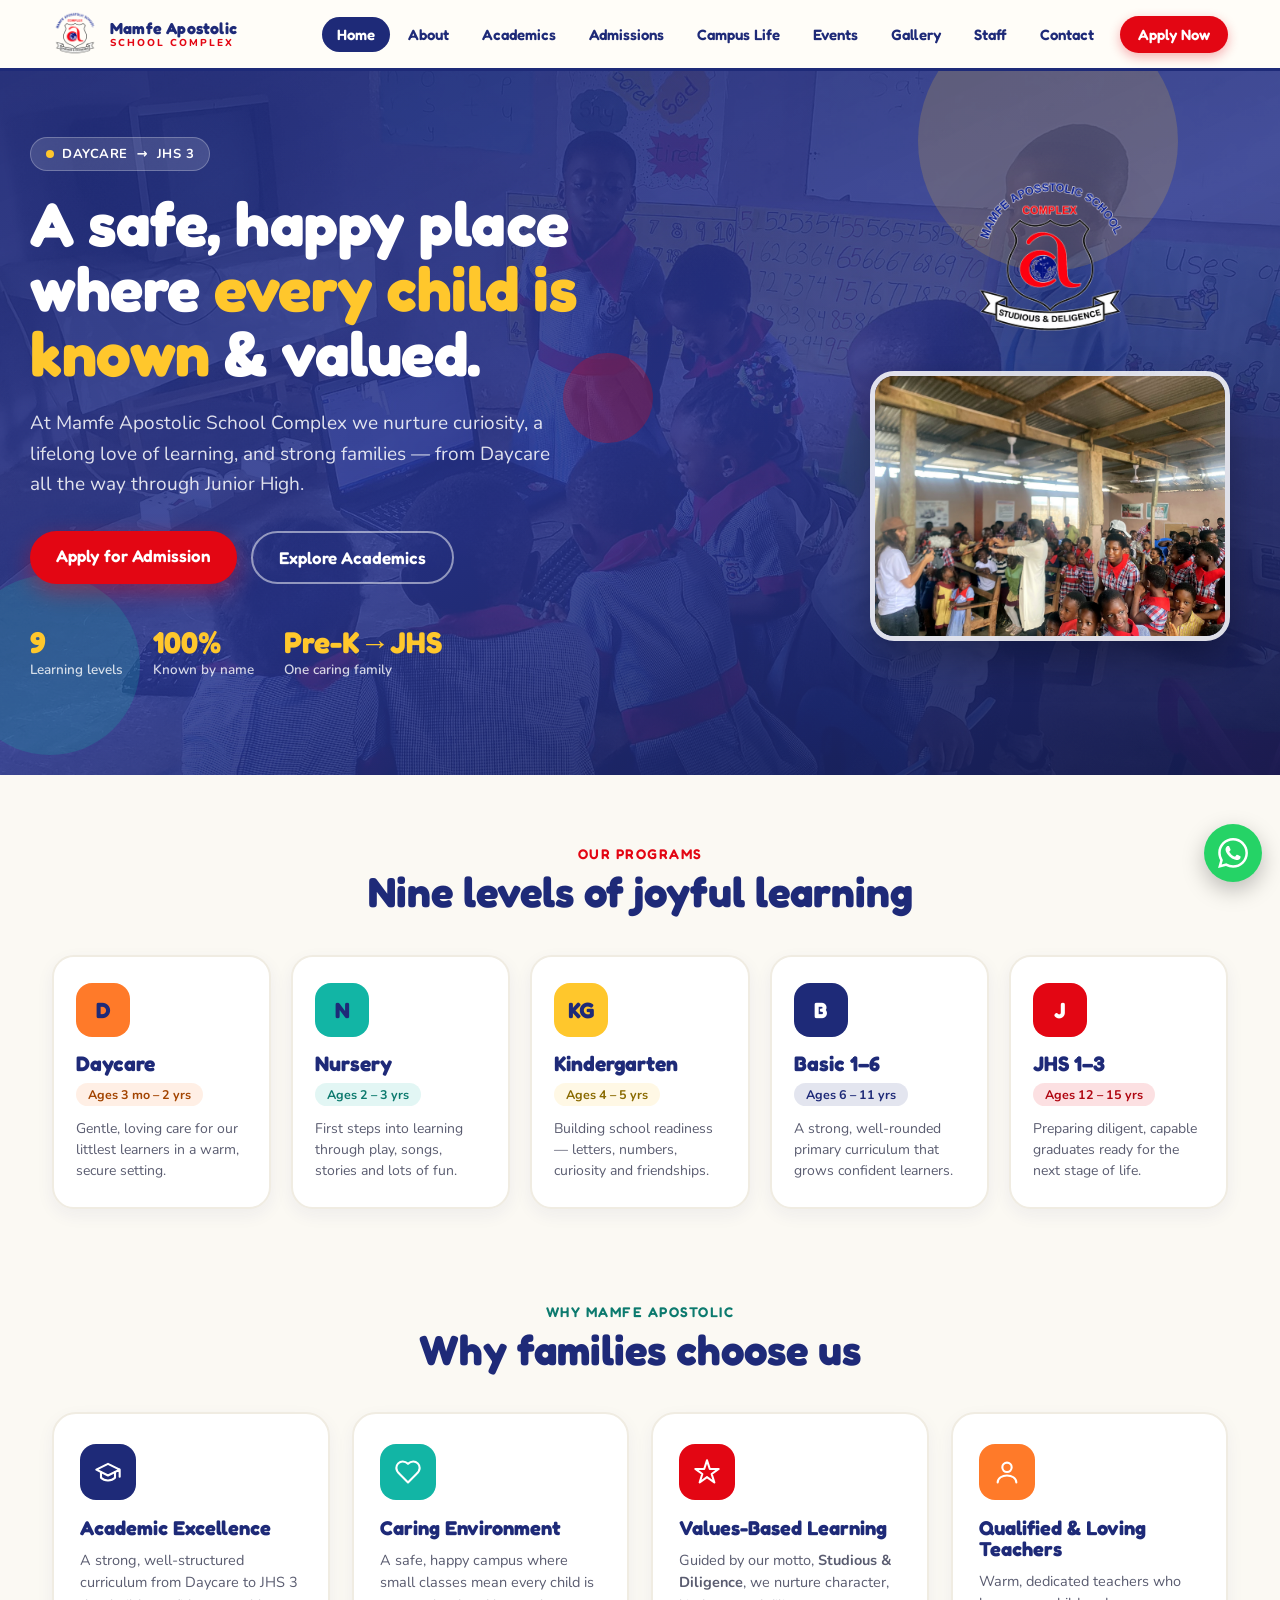
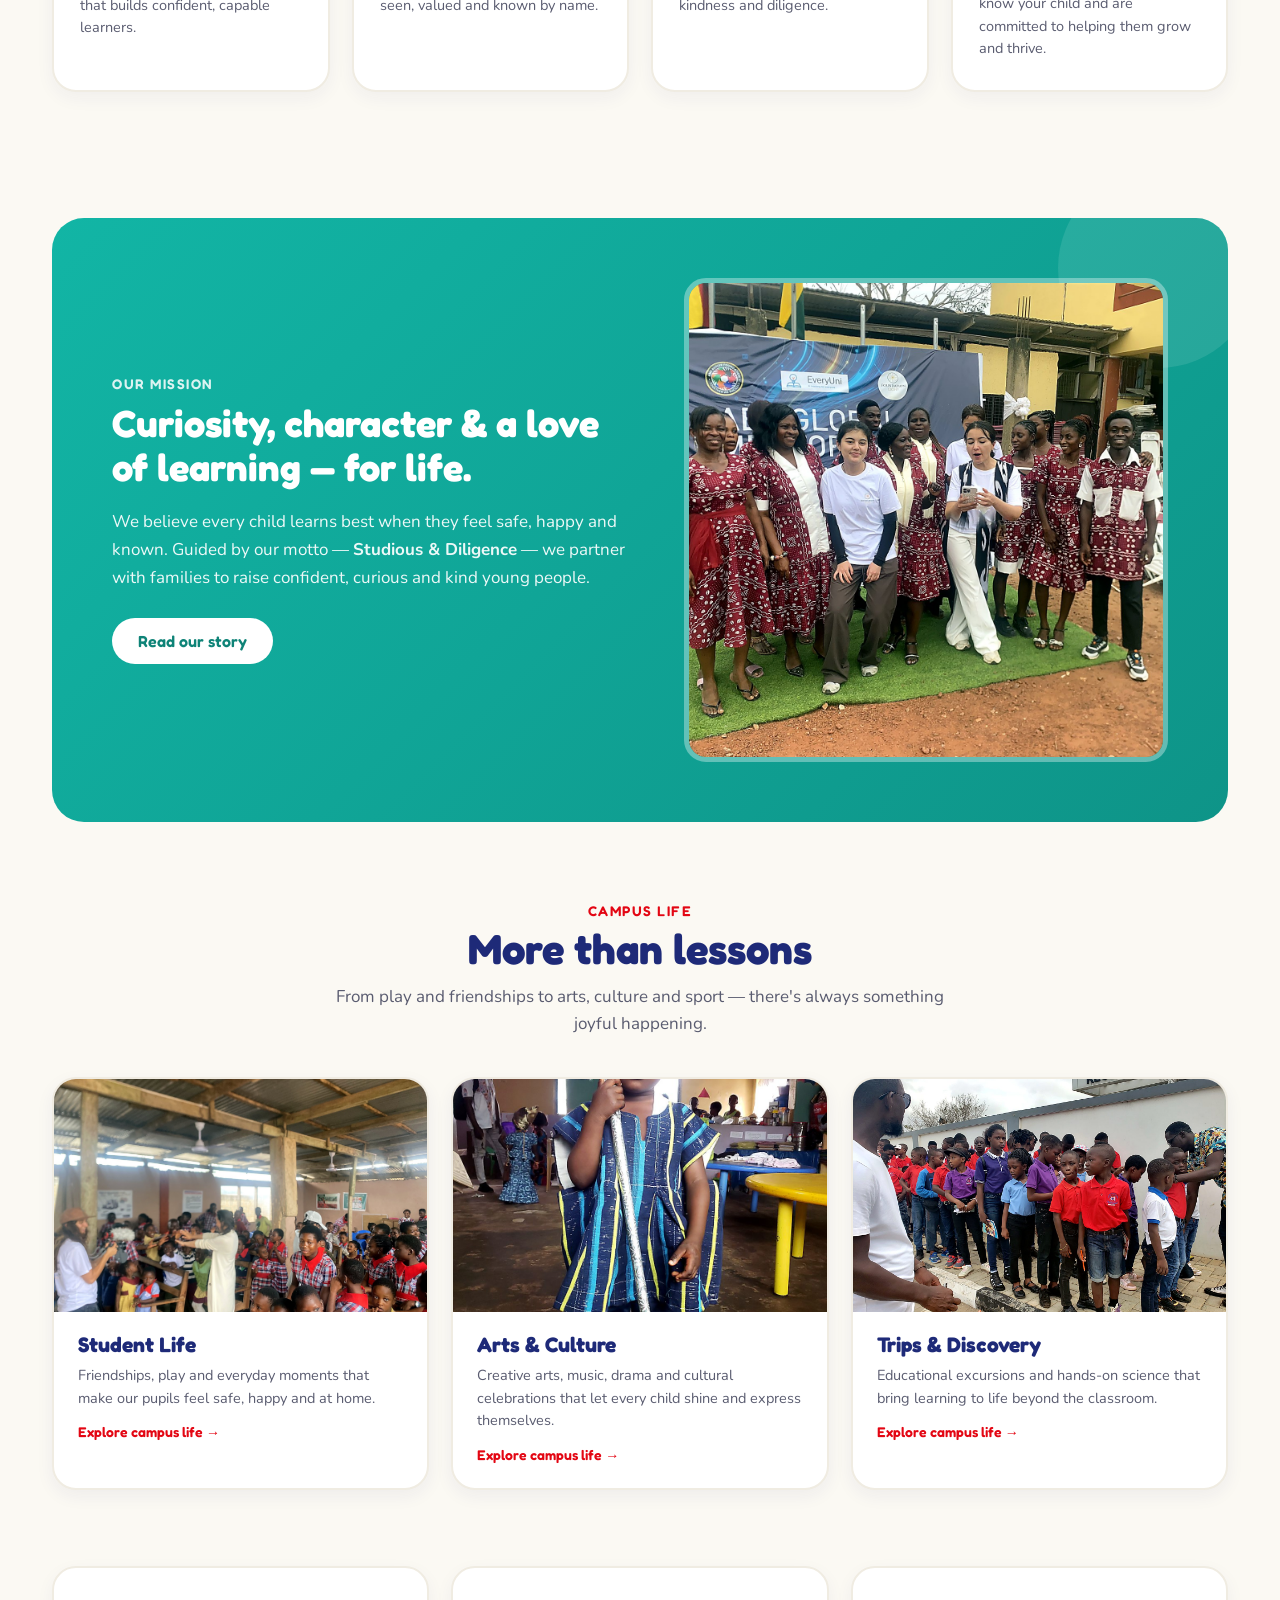
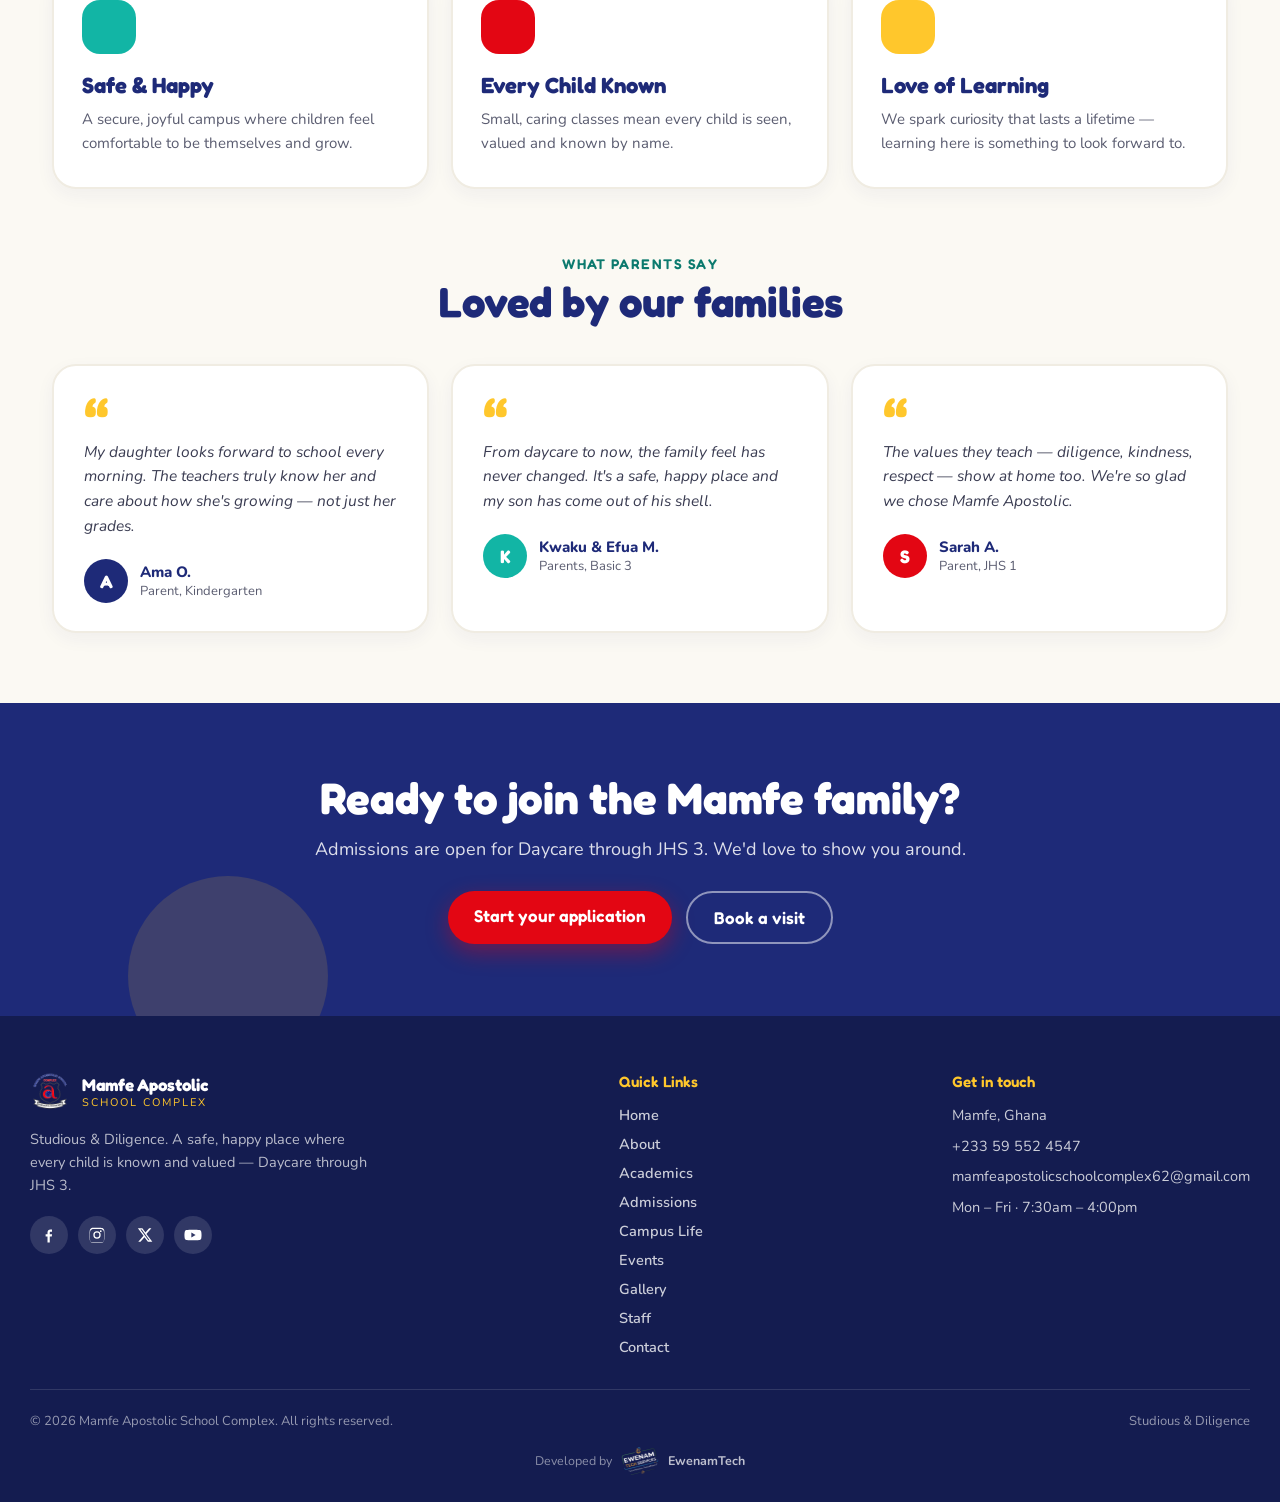
==== index.html @ 6a1ae2f5 "Add WhatsApp + tap-to-call, gallery lightbox, and School structured data - Real school number (+233 " ====
<!DOCTYPE html>
<html lang="en">
<head>
<meta charset="utf-8">
<meta name="viewport" content="width=device-width, initial-scale=1">
<title>Mamfe Apostolic School Complex — Home</title>
<meta name="description" content="A safe, happy place where every child is known and valued. Daycare through JHS 3 at Mamfe Apostolic School Complex.">
<link rel="icon" href="assets/logo.png">
<link rel="canonical" href="https://masco-eta.vercel.app/">
<meta name="theme-color" content="#1E2A78">
<link rel="apple-touch-icon" href="assets/apple-touch-icon.png">
<meta property="og:type" content="website">
<meta property="og:site_name" content="Mamfe Apostolic School Complex">
<meta property="og:title" content="Mamfe Apostolic School Complex — Home">
<meta property="og:description" content="A safe, happy place where every child is known and valued. Daycare through JHS 3 at Mamfe Apostolic School Complex.">
<meta property="og:url" content="https://masco-eta.vercel.app/">
<meta property="og:image" content="https://masco-eta.vercel.app/assets/og-image.jpg">
<meta property="og:image:width" content="1200">
<meta property="og:image:height" content="630">
<meta name="twitter:card" content="summary_large_image">
<meta name="twitter:title" content="Mamfe Apostolic School Complex — Home">
<meta name="twitter:description" content="A safe, happy place where every child is known and valued. Daycare through JHS 3 at Mamfe Apostolic School Complex.">
<meta name="twitter:image" content="https://masco-eta.vercel.app/assets/og-image.jpg">
<link rel="preconnect" href="https://fonts.googleapis.com">
<link rel="preconnect" href="https://fonts.gstatic.com" crossorigin>
<link href="https://fonts.googleapis.com/css2?family=Fredoka:wght@400;500;600;700&family=Nunito:wght@400;500;600;700;800;900&display=swap" rel="stylesheet">
<link rel="stylesheet" href="css/styles.css">
<script type="application/ld+json">
{
  "@context": "https://schema.org",
  "@type": "School",
  "name": "Mamfe Apostolic School Complex",
  "alternateName": "MASCO",
  "url": "https://masco-eta.vercel.app/",
  "logo": "https://masco-eta.vercel.app/assets/logo.png",
  "image": "https://masco-eta.vercel.app/assets/og-image.jpg",
  "description": "A safe, happy place where every child is known and valued. Daycare through JHS 3.",
  "slogan": "Studious & Diligence",
  "email": "mamfeapostolicschoolcomplex62@gmail.com",
  "telephone": "+233595524547",
  "address": {
    "@type": "PostalAddress",
    "addressLocality": "Mamfe",
    "addressRegion": "Eastern Region",
    "addressCountry": "GH"
  }
}
</script>
</head>
<body>

<header class="site-header">
  <div class="nav-row">
    <a href="index.html" class="brand" aria-label="Mamfe Apostolic School Complex — Home">
      <img src="assets/logo.png" alt="Mamfe Apostolic School Complex logo">
      <div class="brand-text">
        <div class="name">Mamfe Apostolic</div>
        <div class="sub">SCHOOL COMPLEX</div>
      </div>
    </a>
    <nav class="desktop-nav" aria-label="Primary">
      <a data-nav-link href="index.html" class="nav-pill">Home</a>
      <a data-nav-link href="about.html" class="nav-pill">About</a>
      <a data-nav-link href="academics.html" class="nav-pill">Academics</a>
      <a data-nav-link href="admissions.html" class="nav-pill">Admissions</a>
      <a data-nav-link href="campus-life.html" class="nav-pill">Campus Life</a>
      <a data-nav-link href="events.html" class="nav-pill">Events</a>
      <a data-nav-link href="gallery.html" class="nav-pill">Gallery</a>
      <a data-nav-link href="staff.html" class="nav-pill">Staff</a>
      <a data-nav-link href="contact.html" class="nav-pill">Contact</a>
      <a href="admissions.html" class="btn btn-red btn-nav-cta">Apply Now</a>
    </nav>
    <button data-hamburger class="hamburger" aria-label="Toggle menu" aria-expanded="false">
      <span></span><span></span><span></span>
    </button>
  </div>
  <div data-mobile-menu class="mobile-menu">
    <a data-nav-link href="index.html" class="mobile-link">Home</a>
    <a data-nav-link href="about.html" class="mobile-link">About</a>
    <a data-nav-link href="academics.html" class="mobile-link">Academics</a>
    <a data-nav-link href="admissions.html" class="mobile-link">Admissions</a>
    <a data-nav-link href="campus-life.html" class="mobile-link">Campus Life</a>
    <a data-nav-link href="events.html" class="mobile-link">Events</a>
    <a data-nav-link href="gallery.html" class="mobile-link">Gallery</a>
    <a data-nav-link href="staff.html" class="mobile-link">Staff</a>
    <a data-nav-link href="contact.html" class="mobile-link">Contact</a>
    <a href="admissions.html" class="btn btn-red mobile-cta">Apply Now</a>
  </div>
</header>

<main class="page-enter">

  <!-- Hero -->
  <section class="hero">
    <div class="blob" style="top:-60px;right:8%;width:260px;height:260px;background:rgba(255,199,44,.18);animation:drift 9s ease-in-out infinite"></div>
    <div class="blob" style="bottom:20px;left:-40px;width:180px;height:180px;background:rgba(18,181,165,.22);animation:drift 11s ease-in-out infinite reverse"></div>
    <div class="blob" style="top:40%;left:44%;width:90px;height:90px;background:rgba(227,6,19,.28);animation:floaty 7s ease-in-out infinite"></div>

    <div class="hero-inner">
      <div style="flex:1 1 460px;max-width:620px">
        <div class="hero-badge"><span class="dot"></span>DAYCARE &nbsp;&rarr;&nbsp; JHS 3</div>
        <h1>A safe, happy place where <span class="hl">every child is known</span> &amp; valued.</h1>
        <p class="lead">At Mamfe Apostolic School Complex we nurture curiosity, a lifelong love of learning, and strong families — from Daycare all the way through Junior High.</p>
        <div class="hero-actions">
          <a href="admissions.html" class="btn btn-red-lg">Apply for Admission</a>
          <a href="academics.html" class="btn btn-outline-white">Explore Academics</a>
        </div>
        <div class="hero-stats">
          <div><div class="num">9</div><div class="label">Learning levels</div></div>
          <div><div class="num">100%</div><div class="label">Known by name</div></div>
          <div><div class="num">Pre-K&rarr;JHS</div><div class="label">One caring family</div></div>
        </div>
      </div>

      <div class="hero-right">
        <div class="hero-crest"><img src="assets/logo.png" alt="Mamfe Apostolic School Complex crest"></div>
        <div class="hero-photo">
          <img class="photo-img" src="assets/photos/hero.jpg" alt="Pupils of Mamfe Apostolic School Complex in class">
        </div>
      </div>
    </div>
  </section>

  <!-- Programs -->
  <section class="section-lg wrap">
    <div style="text-align:center;max-width:640px;margin:0 auto 40px">
      <div class="eyebrow" style="color:var(--red)">OUR PROGRAMS</div>
      <h2 style="font-size:clamp(28px,4vw,42px);color:var(--blue);margin-top:8px">Nine levels of joyful learning</h2>
    </div>
    <div class="program-grid">
      <a href="academics.html" class="program-card">
        <div class="icon-tile" style="background:#FF7A29;color:#1E2A78">D</div>
        <h3>Daycare</h3>
        <div class="age-pill" style="color:#A34400;background:#FF7A291f">Ages 3 mo – 2 yrs</div>
        <p>Gentle, loving care for our littlest learners in a warm, secure setting.</p>
      </a>
      <a href="academics.html" class="program-card">
        <div class="icon-tile" style="background:#12B5A5;color:#1E2A78">N</div>
        <h3>Nursery</h3>
        <div class="age-pill" style="color:#0C7A6E;background:#12B5A51f">Ages 2 – 3 yrs</div>
        <p>First steps into learning through play, songs, stories and lots of fun.</p>
      </a>
      <a href="academics.html" class="program-card">
        <div class="icon-tile" style="background:#FFC72C;color:#1E2A78">KG</div>
        <h3>Kindergarten</h3>
        <div class="age-pill" style="color:#8A6A00;background:#FFC72C1f">Ages 4 – 5 yrs</div>
        <p>Building school readiness — letters, numbers, curiosity and friendships.</p>
      </a>
      <a href="academics.html" class="program-card">
        <div class="icon-tile" style="background:#1E2A78">B</div>
        <h3>Basic 1–6</h3>
        <div class="age-pill" style="color:#1E2A78;background:#1E2A781f">Ages 6 – 11 yrs</div>
        <p>A strong, well-rounded primary curriculum that grows confident learners.</p>
      </a>
      <a href="academics.html" class="program-card">
        <div class="icon-tile" style="background:#E30613">J</div>
        <h3>JHS 1–3</h3>
        <div class="age-pill" style="color:#B00611;background:#E306131f">Ages 12 – 15 yrs</div>
        <p>Preparing diligent, capable graduates ready for the next stage of life.</p>
      </a>
    </div>
  </section>

  <!-- Why Choose Us -->
  <section class="section wrap" style="padding-top:24px">
    <div style="text-align:center;max-width:640px;margin:0 auto 40px">
      <div class="eyebrow" style="color:#0C7A6E">WHY MAMFE APOSTOLIC</div>
      <h2 style="font-size:clamp(28px,4vw,42px);color:var(--blue);margin-top:8px">Why families choose us</h2>
    </div>
    <div class="why-grid">
      <div class="why-card">
        <div class="why-icon" style="background:#1E2A78">
          <svg viewBox="0 0 24 24"><path d="M22 10v6M2 10l10-5 10 5-10 5z"/><path d="M6 12v5c3 3 9 3 12 0v-5"/></svg>
        </div>
        <h3>Academic Excellence</h3>
        <p>A strong, well-structured curriculum from Daycare to JHS 3 that builds confident, capable learners.</p>
      </div>
      <div class="why-card">
        <div class="why-icon" style="background:#12B5A5">
          <svg viewBox="0 0 24 24"><path d="M19 14c1.49-1.46 3-3.21 3-5.5A5.5 5.5 0 0 0 16.5 3c-1.76 0-3 .5-4.5 2-1.5-1.5-2.74-2-4.5-2A5.5 5.5 0 0 0 2 8.5c0 2.29 1.51 4.04 3 5.5l7 7z"/></svg>
        </div>
        <h3>Caring Environment</h3>
        <p>A safe, happy campus where small classes mean every child is seen, valued and known by name.</p>
      </div>
      <div class="why-card">
        <div class="why-icon" style="background:#E30613">
          <svg viewBox="0 0 24 24"><path d="M12 2l2.4 7.4H22l-6 4.3 2.3 7.3-6.3-4.6L5.7 21 8 13.7 2 9.4h7.6z"/></svg>
        </div>
        <h3>Values-Based Learning</h3>
        <p>Guided by our motto, <strong>Studious &amp; Diligence</strong>, we nurture character, kindness and diligence.</p>
      </div>
      <div class="why-card">
        <div class="why-icon" style="background:#FF7A29">
          <svg viewBox="0 0 24 24"><circle cx="12" cy="8" r="4"/><path d="M4 21c0-4 4-6 8-6s8 2 8 6"/></svg>
        </div>
        <h3>Qualified &amp; Loving Teachers</h3>
        <p>Warm, dedicated teachers who know your child and are committed to helping them grow and thrive.</p>
      </div>
    </div>
  </section>

  <!-- Mission -->
  <section class="section-lg wrap">
    <div class="mission">
      <div class="blob" style="top:-50px;right:-30px;width:200px;height:200px;background:rgba(255,255,255,.1)"></div>
      <div class="mission-text">
        <div class="eyebrow">OUR MISSION</div>
        <h2>Curiosity, character &amp; a love of learning &mdash; for life.</h2>
        <p>We believe every child learns best when they feel safe, happy and known. Guided by our motto &mdash; <strong>Studious &amp; Diligence</strong> &mdash; we partner with families to raise confident, curious and kind young people.</p>
        <a href="about.html" class="btn btn-white" style="margin-top:26px;display:inline-block">Read our story</a>
      </div>
      <div class="mission-photo">
        <img class="photo-img" src="assets/photos/mission.jpg" alt="Students and staff at a Mamfe Apostolic School Complex event">
      </div>
    </div>
  </section>

  <!-- Campus Life teaser -->
  <section class="section wrap" style="padding-top:10px">
    <div style="text-align:center;max-width:640px;margin:0 auto 40px">
      <div class="eyebrow" style="color:var(--red)">CAMPUS LIFE</div>
      <h2 style="font-size:clamp(28px,4vw,42px);color:var(--blue);margin-top:8px">More than lessons</h2>
      <p style="font-size:17px;color:var(--muted);line-height:1.6;margin-top:12px">From play and friendships to arts, culture and sport — there's always something joyful happening.</p>
    </div>
    <div class="campus-grid">
      <a href="campus-life.html" class="campus-card">
        <div class="campus-media">
          <img class="photo-img" src="assets/photos/hero.jpg" alt="Pupils together in class">
        </div>
        <div class="campus-body">
          <h3>Student Life</h3>
          <p>Friendships, play and everyday moments that make our pupils feel safe, happy and at home.</p>
          <span class="more">Explore campus life &rarr;</span>
        </div>
      </a>
      <a href="campus-life.html" class="campus-card">
        <div class="campus-media">
          <img class="photo-img" src="assets/photos/gallery-cultural.jpg" alt="A pupil in traditional kente on Cultural Day">
        </div>
        <div class="campus-body">
          <h3>Arts &amp; Culture</h3>
          <p>Creative arts, music, drama and cultural celebrations that let every child shine and express themselves.</p>
          <span class="more">Explore campus life &rarr;</span>
        </div>
      </a>
      <a href="campus-life.html" class="campus-card">
        <div class="campus-media">
          <img class="photo-img" src="assets/photos/gallery-excursion.jpg" alt="Pupils on an educational excursion">
        </div>
        <div class="campus-body">
          <h3>Trips &amp; Discovery</h3>
          <p>Educational excursions and hands-on science that bring learning to life beyond the classroom.</p>
          <span class="more">Explore campus life &rarr;</span>
        </div>
      </a>
    </div>
  </section>

  <!-- Values -->
  <section class="section wrap" style="padding-top:20px">
    <div class="value-grid">
      <div class="value-card">
        <div class="value-dot" style="background:#12B5A5"></div>
        <h3>Safe &amp; Happy</h3>
        <p>A secure, joyful campus where children feel comfortable to be themselves and grow.</p>
      </div>
      <div class="value-card">
        <div class="value-dot" style="background:#E30613"></div>
        <h3>Every Child Known</h3>
        <p>Small, caring classes mean every child is seen, valued and known by name.</p>
      </div>
      <div class="value-card">
        <div class="value-dot" style="background:#FFC72C"></div>
        <h3>Love of Learning</h3>
        <p>We spark curiosity that lasts a lifetime — learning here is something to look forward to.</p>
      </div>
    </div>
  </section>

  <!-- Testimonials -->
  <section class="section-lg wrap" style="padding-top:10px">
    <div style="text-align:center;max-width:640px;margin:0 auto 40px">
      <div class="eyebrow" style="color:#0C7A6E">WHAT PARENTS SAY</div>
      <h2 style="font-size:clamp(28px,4vw,42px);color:var(--blue);margin-top:8px">Loved by our families</h2>
    </div>
    <!-- NOTE: placeholder testimonials — replace with real parent quotes & names. -->
    <div class="quote-grid">
      <div class="quote-card">
        <div class="quote-mark">&ldquo;</div>
        <p>My daughter looks forward to school every morning. The teachers truly know her and care about how she's growing — not just her grades.</p>
        <div class="quote-author">
          <div class="quote-avatar" style="background:#1E2A78">A</div>
          <div><div class="who">Ama O.</div><div class="rel">Parent, Kindergarten</div></div>
        </div>
      </div>
      <div class="quote-card">
        <div class="quote-mark">&ldquo;</div>
        <p>From daycare to now, the family feel has never changed. It's a safe, happy place and my son has come out of his shell.</p>
        <div class="quote-author">
          <div class="quote-avatar" style="background:#12B5A5">K</div>
          <div><div class="who">Kwaku &amp; Efua M.</div><div class="rel">Parents, Basic 3</div></div>
        </div>
      </div>
      <div class="quote-card">
        <div class="quote-mark">&ldquo;</div>
        <p>The values they teach — diligence, kindness, respect — show at home too. We're so glad we chose Mamfe Apostolic.</p>
        <div class="quote-author">
          <div class="quote-avatar" style="background:#E30613">S</div>
          <div><div class="who">Sarah A.</div><div class="rel">Parent, JHS 1</div></div>
        </div>
      </div>
    </div>
  </section>

  <!-- CTA -->
  <section class="cta-band">
    <div class="blob" style="bottom:-60px;left:10%;width:200px;height:200px;background:rgba(255,199,44,.14)"></div>
    <div class="cta-band-inner">
      <h2>Ready to join the Mamfe family?</h2>
      <p>Admissions are open for Daycare through JHS 3. We'd love to show you around.</p>
      <div class="cta-actions">
        <a href="admissions.html" class="btn btn-red-lg">Start your application</a>
        <a href="contact.html" class="btn btn-outline-white">Book a visit</a>
      </div>
    </div>
  </section>

</main>

<footer class="site-footer">
  <div class="footer-row">
    <div class="footer-brand">
      <div class="brand-line">
        <img src="assets/logo.png" alt="Mamfe Apostolic School Complex logo">
        <div>
          <div class="name">Mamfe Apostolic</div>
          <div class="sub">SCHOOL COMPLEX</div>
        </div>
      </div>
      <p>Studious &amp; Diligence. A safe, happy place where every child is known and valued &mdash; Daycare through JHS 3.</p>
      <div class="social-row">
        <a href="#" class="social-circle" aria-label="Facebook"><svg viewBox="0 0 24 24"><path d="M13 22v-8h2.7l.4-3H13V9c0-.9.2-1.5 1.5-1.5H16V4.8c-.3 0-1.2-.1-2.2-.1-2.2 0-3.8 1.4-3.8 3.9V11H7.5v3H10v8z"/></svg></a>
        <a href="#" class="social-circle" aria-label="Instagram"><svg viewBox="0 0 24 24"><path d="M12 2.2c3.2 0 3.6 0 4.9.1 1.2.1 1.8.3 2.2.4.6.2 1 .5 1.4.9.4.4.7.8.9 1.4.2.4.4 1 .4 2.2.1 1.3.1 1.7.1 4.9s0 3.6-.1 4.9c-.1 1.2-.3 1.8-.4 2.2-.2.6-.5 1-.9 1.4-.4.4-.8.7-1.4.9-.4.2-1 .4-2.2.4-1.3.1-1.7.1-4.9.1s-3.6 0-4.9-.1c-1.2-.1-1.8-.3-2.2-.4-.6-.2-1-.5-1.4-.9-.4-.4-.7-.8-.9-1.4-.2-.4-.4-1-.4-2.2-.1-1.3-.1-1.7-.1-4.9s0-3.6.1-4.9c.1-1.2.3-1.8.4-2.2.2-.6.5-1 .9-1.4.4-.4.8-.7 1.4-.9.4-.2 1-.4 2.2-.4 1.3-.1 1.7-.1 4.9-.1zm0 1.8c-3.1 0-3.5 0-4.7.1-1.1.1-1.7.2-2.1.4-.5.2-.9.4-1.3.8-.4.4-.6.8-.8 1.3-.2.4-.3 1-.4 2.1-.1 1.2-.1 1.6-.1 4.7s0 3.5.1 4.7c.1 1.1.2 1.7.4 2.1.2.5.4.9.8 1.3.4.4.8.6 1.3.8.4.2 1 .3 2.1.4 1.2.1 1.6.1 4.7.1s3.5 0 4.7-.1c1.1-.1 1.7-.2 2.1-.4.5-.2.9-.4 1.3-.8.4-.4.6-.8.8-1.3.2-.4.3-1 .4-2.1.1-1.2.1-1.6.1-4.7s0-3.5-.1-4.7c-.1-1.1-.2-1.7-.4-2.1-.2-.5-.4-.9-.8-1.3-.4-.4-.8-.6-1.3-.8-.4-.2-1-.3-2.1-.4-1.2-.1-1.6-.1-4.7-.1zm0 3.1a4.9 4.9 0 1 0 0 9.8 4.9 4.9 0 0 0 0-9.8zm0 8.1a3.2 3.2 0 1 1 0-6.4 3.2 3.2 0 0 1 0 6.4zm6.2-8.3a1.1 1.1 0 1 1-2.3 0 1.1 1.1 0 0 1 2.3 0z"/></svg></a>
        <a href="#" class="social-circle" aria-label="X"><svg viewBox="0 0 24 24"><path d="M17.5 3h3l-6.6 7.5L21.8 21h-5.9l-4.6-6-5.3 6H3l7-8L2.5 3h6l4.1 5.5zm-1 16h1.6L7.6 4.7H5.9z"/></svg></a>
        <a href="#" class="social-circle" aria-label="YouTube"><svg viewBox="0 0 24 24"><path d="M23 7.5c-.3-1.1-1-1.8-2.1-2.1C19 5 12 5 12 5s-7 0-8.9.4C2 5.7 1.3 6.4 1 7.5.6 9.4.6 12 .6 12s0 2.6.4 4.5c.3 1.1 1 1.8 2.1 2.1C5 19 12 19 12 19s7 0 8.9-.4c1.1-.3 1.8-1 2.1-2.1.4-1.9.4-4.5.4-4.5s0-2.6-.4-4.5zM9.8 15.3V8.7l5.7 3.3z"/></svg></a>
      </div>
    </div>
    <div>
      <div class="footer-col-title">Quick Links</div>
      <div class="footer-links">
        <a data-nav-link href="index.html">Home</a>
        <a data-nav-link href="about.html">About</a>
        <a data-nav-link href="academics.html">Academics</a>
        <a data-nav-link href="admissions.html">Admissions</a>
        <a data-nav-link href="campus-life.html">Campus Life</a>
        <a data-nav-link href="events.html">Events</a>
        <a data-nav-link href="gallery.html">Gallery</a>
        <a data-nav-link href="staff.html">Staff</a>
        <a data-nav-link href="contact.html">Contact</a>
      </div>
    </div>
    <div>
      <div class="footer-col-title">Get in touch</div>
      <div class="footer-info">
        <div>Mamfe, Ghana</div>
        <div><a href="tel:+233595524547">+233 59 552 4547</a></div>
        <div>mamfeapostolicschoolcomplex62@gmail.com</div>
        <div>Mon &ndash; Fri &middot; 7:30am &ndash; 4:00pm</div>
      </div>
    </div>
  </div>
  <div class="footer-bottom">
    <div>&copy; 2026 Mamfe Apostolic School Complex. All rights reserved.</div>
    <div>Studious &amp; Diligence</div>
  </div>
  <div class="dev-credit">
    <span>Developed by</span>
    <img src="assets/ewenam-logo.png" alt="EwenamTech logo">
    <span class="dev-name">EwenamTech</span>
  </div>
</footer>

<script src="js/main.js"></script>
</body>
</html>
---- css/styles.css ----
/* ============================================================
   Mamfe Apostolic School Complex — shared stylesheet
   Design tokens per design_handoff_mamfe_website/README.md
   ============================================================ */

:root{
  --blue:#1E2A78;
  --blue-dark:#141C50;
  --blue-mid:#293691;
  --blue-mid-2:#26338A;
  --red:#E30613;
  --red-dark:#B30410;
  --yellow:#FFC72C;
  --yellow-dark:#F4AB00;
  --teal:#12B5A5;
  --teal-dark:#0E9488;
  --teal-dark-2:#0E8377;
  --orange:#FF7A29;
  --bg:#FBF9F3;
  --card-bg:#FFFFFF;
  --card-border:#F0ECE2;
  --input-bg:#FBF9F3;
  --input-border:#E6E2D6;
  --text:#20223A;
  --muted:#5A5C70;
  --panel-blue:#EAF4FF;
  --panel-yellow:#FFF6DE;
  --panel-yellow-border:#FFE49E;
}

*{box-sizing:border-box}
html{scroll-behavior:smooth}
body{
  margin:0;
  font-family:'Nunito',system-ui,sans-serif;
  background:var(--bg);
  color:var(--text);
  -webkit-font-smoothing:antialiased;
}
a{color:var(--blue);text-decoration:none}
a:hover{color:var(--red)}
h1,h2,h3,h4{font-family:'Fredoka',system-ui,sans-serif;margin:0;line-height:1.05}
p{margin:0}
button{font-family:inherit}
img{max-width:100%;display:block}
button, input, textarea{outline-offset:2px}

/* ---------- animations ---------- */
@keyframes floaty{0%,100%{transform:translateY(0)}50%{transform:translateY(-14px)}}
@keyframes drift{0%,100%{transform:translate(0,0)}50%{transform:translate(14px,-10px)}}
@keyframes pop{from{transform:scale(.94);opacity:0}to{transform:scale(1);opacity:1}}
@keyframes spin{to{transform:rotate(360deg)}}
.page-enter{animation:pop .4s ease}
@media (prefers-reduced-motion:reduce){
  .page-enter,.floaty,.drift,.blob{animation:none!important}
}

/* ---------- layout helpers ---------- */
.wrap{max-width:1220px;margin:0 auto;padding:0 22px}
.wrap-narrow{max-width:1000px;margin:0 auto;padding:0 22px}
.wrap-mid{max-width:1100px;margin:0 auto;padding:0 22px}
.wrap-contact{max-width:1160px;margin:0 auto;padding:0 22px}
.section{padding:56px 22px}
.section-lg{padding:70px 22px}
.eyebrow{font-family:'Fredoka',sans-serif;font-weight:600;letter-spacing:1.5px;font-size:14px;text-transform:uppercase}

/* ---------- header / navbar ---------- */
.site-header{
  position:sticky;top:0;z-index:60;
  background:rgba(255,253,248,.94);
  backdrop-filter:blur(12px);-webkit-backdrop-filter:blur(12px);
  border-bottom:3px solid var(--blue);
}
.nav-row{
  max-width:1220px;margin:0 auto;padding:11px 22px;
  display:flex;align-items:center;justify-content:space-between;gap:16px;
}
.brand{display:flex;align-items:center;gap:12px;cursor:pointer}
.brand img{width:46px;height:46px;object-fit:contain;flex:none}
.brand-text{line-height:1}
.brand-text .name{font-family:'Fredoka';font-weight:700;color:var(--blue);font-size:16px;letter-spacing:.2px}
.brand-text .sub{font-family:'Nunito';font-weight:800;color:var(--red);font-size:10px;letter-spacing:2px;margin-top:2px}

.desktop-nav{display:flex;gap:3px;align-items:center}
.nav-pill{
  font-family:'Fredoka',sans-serif;font-size:15px;font-weight:600;
  padding:8px 15px;border-radius:999px;border:none;cursor:pointer;display:inline-block;
  background:transparent;color:var(--blue);transition:all .15s;
}
.nav-pill:hover{background:rgba(30,42,120,.08);color:var(--blue)}
.nav-pill.active{background:var(--blue);color:#fff}
.nav-pill.active:hover{color:#fff}

.btn{font-family:'Fredoka',sans-serif;font-weight:600;cursor:pointer;border-radius:999px;border:none;display:inline-block;text-align:center;transition:transform .15s,box-shadow .15s}
.btn:hover{transform:translateY(-1px)}
.btn-red{background:var(--red);color:#fff;box-shadow:0 4px 12px rgba(227,6,19,.32)}
.btn-red-lg{background:var(--red);color:#fff;box-shadow:0 8px 22px rgba(227,6,19,.4);font-size:17px;padding:14px 26px}
.btn-outline-white{background:transparent;color:#fff;border:2px solid rgba(255,255,255,.5);font-size:17px;padding:14px 26px}
.btn-outline-white:hover{color:#fff}
.btn-white{background:#fff;color:var(--teal-dark-2);font-size:16px;padding:13px 26px}
.btn-blue{background:var(--blue);color:#fff;font-size:16px;padding:13px 28px}
.btn-blue:hover{color:#fff}
.btn-nav-cta{font-size:15px;padding:9px 18px;margin-left:8px}

.hamburger{
  display:none;width:46px;height:46px;border-radius:14px;border:2px solid var(--blue);
  background:#fff;cursor:pointer;align-items:center;justify-content:center;flex-direction:column;gap:4px;
}
.hamburger span{width:20px;height:2.5px;background:var(--blue);border-radius:2px}
.mobile-menu{background:#fff;border-top:1px solid #eee;padding:10px 22px 16px;display:none;flex-direction:column;gap:4px}
.mobile-menu.open{display:flex}
.mobile-link{
  font-family:'Fredoka',sans-serif;font-size:17px;font-weight:600;padding:12px 14px;border-radius:12px;
  border:none;cursor:pointer;text-align:left;background:transparent;color:var(--blue);width:100%;
  display:block;box-sizing:border-box;
}
.mobile-link.active{background:var(--panel-blue)}
.mobile-cta{margin-top:8px;font-size:16px;padding:12px;width:100%}

@media (max-width:1060px){
  .desktop-nav{display:none!important}
  .hamburger{display:flex!important}
}

/* ---------- hero (home) ---------- */
.hero{
  position:relative;overflow:hidden;color:#fff;padding:66px 22px 96px;
  /* Real Mamfe Apostolic campus photo sits behind a translucent brand-blue
     gradient so the white hero text stays legible. */
  background:
    linear-gradient(155deg,rgba(30,42,120,.93) 0%,rgba(41,54,145,.86) 52%,rgba(20,28,80,.95) 100%),
    url(../assets/photos/hero-bg.jpg) center/cover no-repeat;
}
.blob{position:absolute;border-radius:50%}
.hero-inner{max-width:1220px;margin:0 auto;position:relative;z-index:2;display:flex;flex-wrap:wrap;gap:48px;align-items:center;justify-content:space-between}
.hero-badge{display:inline-flex;align-items:center;gap:8px;background:rgba(255,255,255,.14);border:1px solid rgba(255,255,255,.25);padding:7px 15px;border-radius:999px;font-weight:700;font-size:13px;letter-spacing:.5px}
.hero-badge .dot{width:8px;height:8px;border-radius:50%;background:var(--yellow)}
.hero h1{font-size:clamp(38px,5.6vw,62px);font-weight:700;margin:20px 0 0;letter-spacing:-.5px}
.hero h1 .hl{color:var(--yellow)}
.hero p.lead{font-size:clamp(16px,2vw,19px);line-height:1.6;color:rgba(255,255,255,.85);margin:22px 0 0;max-width:540px}
.hero-actions{display:flex;flex-wrap:wrap;gap:14px;margin-top:32px}
.hero-stats{display:flex;flex-wrap:wrap;gap:30px;margin-top:40px}
.hero-stats .num{font-family:'Fredoka';font-weight:700;font-size:30px;color:var(--yellow)}
.hero-stats .label{font-size:13.5px;color:rgba(255,255,255,.8);font-weight:600}
.hero-right{flex:0 1 400px;display:flex;flex-direction:column;align-items:center;gap:26px}
.hero-crest{animation:floaty 6s ease-in-out infinite;filter:drop-shadow(0 16px 30px rgba(0,0,0,.35))}
.hero-crest img{width:170px;height:auto}
.hero-photo{width:100%;max-width:360px;border-radius:24px;overflow:hidden;border:5px solid rgba(255,255,255,.85);box-shadow:0 18px 40px rgba(0,0,0,.3);aspect-ratio:4/3}

/* ---------- page headers (inner pages) ---------- */
.page-header{padding:60px 22px 70px;text-align:center;color:#fff}
.page-header.blue{background:linear-gradient(150deg,var(--blue),var(--blue-dark))}
.page-header.teal{background:linear-gradient(150deg,var(--teal),var(--teal-dark-2))}
.page-header.red{background:linear-gradient(150deg,var(--red),var(--red-dark))}
.page-header.yellow{background:linear-gradient(150deg,var(--yellow),var(--yellow-dark));color:var(--blue)}
.page-header h1{font-size:clamp(34px,5vw,54px);margin-top:10px}
.page-header p{max-width:640px;margin:18px auto 0;font-size:18px;line-height:1.6}

/* ---------- real photos filling a slot ---------- */
.photo-img{width:100%;height:100%;object-fit:cover;display:block}

/* ---------- placeholder photo tiles ---------- */
.photo-placeholder{
  position:relative;width:100%;height:100%;min-height:120px;
  background:linear-gradient(150deg,#EAF0FF,#F3EFFF);
  border:2px dashed rgba(30,42,120,.25);
  display:flex;flex-direction:column;align-items:center;justify-content:center;
  gap:8px;text-align:center;padding:14px;color:var(--blue);
}
.photo-placeholder svg{opacity:.5}
.photo-placeholder .cap{font-family:'Fredoka';font-weight:600;font-size:13px;max-width:92%}
.photo-placeholder .sub{font-size:11px;color:var(--muted);opacity:.85}

/* ---------- programs / level cards (home) ---------- */
.program-grid{display:grid;grid-template-columns:repeat(auto-fit,minmax(180px,1fr));gap:20px}
.program-card{
  cursor:pointer;background:var(--card-bg);border-radius:22px;padding:26px 22px;
  border:2px solid var(--card-border);box-shadow:0 6px 18px rgba(30,42,120,.06);
  transition:transform .18s;display:block;
}
.program-card:hover{transform:translateY(-6px)}
.icon-tile{width:54px;height:54px;border-radius:16px;display:flex;align-items:center;justify-content:center;font-family:'Fredoka';font-weight:700;font-size:22px;color:#fff}
.program-card h3{font-size:21px;color:var(--blue);margin-top:16px}
.age-pill{display:inline-block;margin-top:8px;font-weight:700;font-size:12.5px;padding:3px 12px;border-radius:999px}
.program-card p{font-size:14px;color:var(--muted);line-height:1.5;margin-top:12px}

/* ---------- mission band ---------- */
.mission{display:flex;flex-wrap:wrap;gap:48px;align-items:center;background:linear-gradient(135deg,var(--teal),var(--teal-dark));border-radius:32px;padding:clamp(30px,5vw,60px);color:#fff;overflow:hidden;position:relative}
.mission-text{flex:1 1 340px;position:relative;z-index:2}
.mission-text .eyebrow{color:rgba(255,255,255,.85)}
.mission-text h2{font-size:clamp(26px,3.6vw,38px);margin-top:10px;line-height:1.15}
.mission-text p{font-size:17px;line-height:1.65;margin-top:18px;color:rgba(255,255,255,.92)}
.mission-photo{flex:1 1 300px;border-radius:22px;overflow:hidden;border:5px solid rgba(255,255,255,.35);aspect-ratio:1/1;position:relative;z-index:2}

/* ---------- value cards ---------- */
.value-grid{display:grid;grid-template-columns:repeat(auto-fit,minmax(250px,1fr));gap:22px}
.value-card{background:var(--card-bg);border-radius:24px;padding:32px 28px;border:2px solid var(--card-border);box-shadow:0 6px 18px rgba(30,42,120,.05)}
.value-dot{width:54px;height:54px;border-radius:18px}
.value-card h3{font-size:22px;color:var(--blue);margin-top:20px}
.value-card p{font-size:15px;color:var(--muted);line-height:1.6;margin-top:10px}

/* ---------- why choose us ---------- */
.why-grid{display:grid;grid-template-columns:repeat(auto-fit,minmax(220px,1fr));gap:22px}
.why-card{background:var(--card-bg);border-radius:24px;padding:30px 26px;border:2px solid var(--card-border);box-shadow:0 6px 18px rgba(30,42,120,.05)}
.why-icon{width:56px;height:56px;border-radius:16px;display:flex;align-items:center;justify-content:center}
.why-icon svg{width:28px;height:28px;stroke:#fff;fill:none;stroke-width:1.8;stroke-linecap:round;stroke-linejoin:round}
.why-card h3{font-size:20px;color:var(--blue);margin-top:18px}
.why-card p{font-size:14.5px;color:var(--muted);line-height:1.55;margin-top:10px}

/* ---------- campus life cards ---------- */
.campus-grid{display:grid;grid-template-columns:repeat(auto-fit,minmax(260px,1fr));gap:22px}
.campus-card{display:block;background:var(--card-bg);border-radius:24px;overflow:hidden;border:2px solid var(--card-border);box-shadow:0 6px 18px rgba(30,42,120,.06);transition:transform .18s}
.campus-card:hover{transform:translateY(-6px)}
.campus-media{aspect-ratio:16/10;position:relative}
.campus-body{padding:22px 24px}
.campus-body h3{font-size:21px;color:var(--blue)}
.campus-body p{font-size:14.5px;color:var(--muted);line-height:1.55;margin-top:8px}
.campus-body .more{display:inline-block;margin-top:14px;font-family:'Fredoka';font-weight:600;font-size:14px;color:var(--red)}

/* ---------- events ---------- */
.event-grid{display:grid;grid-template-columns:repeat(auto-fit,minmax(300px,1fr));gap:24px}
.event-card{background:var(--card-bg);border-radius:24px;overflow:hidden;border:2px solid var(--card-border);box-shadow:0 6px 18px rgba(30,42,120,.06);display:flex;flex-direction:column}
.event-media{aspect-ratio:3/2;position:relative}
.event-media .event-date{position:absolute;left:14px;top:14px;background:var(--red);color:#fff;font-family:'Fredoka';font-weight:600;font-size:12.5px;padding:5px 12px;border-radius:999px;box-shadow:0 4px 12px rgba(227,6,19,.3)}
.event-body{padding:22px 24px 26px}
.event-body h3{font-size:20px;color:var(--blue)}
.event-body p{font-size:14.5px;color:var(--muted);line-height:1.55;margin-top:8px}

/* ---------- testimonials ---------- */
.quote-grid{display:grid;grid-template-columns:repeat(auto-fit,minmax(280px,1fr));gap:22px}
.quote-card{position:relative;background:var(--card-bg);border-radius:24px;padding:34px 30px 28px;border:2px solid var(--card-border);box-shadow:0 6px 18px rgba(30,42,120,.05)}
.quote-mark{font-family:'Fredoka';font-weight:700;font-size:56px;line-height:.6;color:var(--yellow)}
.quote-card p{font-size:15.5px;color:#3a3c52;line-height:1.6;margin-top:6px;font-style:italic}
.quote-author{display:flex;align-items:center;gap:12px;margin-top:20px}
.quote-avatar{flex:none;width:44px;height:44px;border-radius:50%;display:flex;align-items:center;justify-content:center;font-family:'Fredoka';font-weight:700;color:#fff;font-size:18px}
.quote-author .who{font-weight:800;color:var(--blue);font-size:15px}
.quote-author .rel{font-size:13px;color:var(--muted)}

/* ---------- CTA band ---------- */
.cta-band{background:var(--blue);color:#fff;padding:clamp(44px,6vw,72px) 22px;position:relative;overflow:hidden}
.cta-band-inner{max-width:820px;margin:0 auto;text-align:center;position:relative;z-index:2}
.cta-band h2{font-size:clamp(28px,4.4vw,44px)}
.cta-band p{font-size:18px;color:rgba(255,255,255,.85);margin-top:16px}
.cta-actions{display:flex;flex-wrap:wrap;gap:14px;justify-content:center;margin-top:30px}

/* ---------- about page ---------- */
.pillar-grid{display:flex;flex-wrap:wrap;gap:26px}
.pillar-card{flex:1 1 260px;background:var(--card-bg);border-radius:24px;padding:34px;box-shadow:0 6px 18px rgba(30,42,120,.06)}
.pillar-card.vision{border-top:6px solid var(--blue)}
.pillar-card.mission{border-top:6px solid var(--red)}
.pillar-card h3{font-size:24px}
.pillar-card p{margin-top:12px;font-size:16px;line-height:1.65;color:var(--muted)}
.story-row{margin-top:50px;display:flex;flex-wrap:wrap;gap:40px;align-items:center}
.story-text{flex:1 1 280px}
.story-text h2{color:var(--blue);font-size:clamp(26px,3.6vw,36px)}
.story-text p{margin-top:16px;font-size:16px;line-height:1.7;color:var(--muted)}
.story-text p + p{margin-top:14px}
.story-photo{flex:1 1 280px;border-radius:24px;overflow:hidden;border:5px solid #fff;box-shadow:0 12px 30px rgba(0,0,0,.12);aspect-ratio:4/3}
.head-panel{margin-top:50px;background:var(--blue);border-radius:28px;padding:clamp(30px,5vw,48px);color:#fff;display:flex;flex-wrap:wrap;gap:34px;align-items:center}
.head-photo{flex:0 0 130px;height:130px;border-radius:50%;overflow:hidden;border:5px solid rgba(255,255,255,.3)}
.head-text{flex:1 1 300px}
.head-text .eyebrow{color:var(--yellow)}
.head-text .quote{margin-top:12px;font-size:18px;line-height:1.6;font-style:italic;color:rgba(255,255,255,.94)}
.head-text .attrib{margin-top:14px;font-weight:800}

/* ---------- academics page ---------- */
.level-rows{display:flex;flex-direction:column;gap:26px}
.level-row{display:flex;flex-wrap:wrap;border-radius:26px;overflow:hidden;border:2px solid var(--card-border);box-shadow:0 8px 22px rgba(30,42,120,.07)}
.level-side{flex:0 0 220px;display:flex;flex-direction:column;justify-content:center;gap:14px;padding:34px 30px;color:#fff}
.level-side .big-icon{width:58px;height:58px;border-radius:16px;display:flex;align-items:center;justify-content:center;font-family:'Fredoka';font-weight:700;font-size:24px;color:inherit;background:rgba(255,255,255,.22)}
.level-side h3{font-size:26px}
.level-side .age{font-weight:700;font-size:14px;opacity:.9;margin-top:2px}
.level-main{flex:1 1 340px;padding:30px 34px;background:#fff}
.level-main p{font-size:16px;color:#3a3c52;line-height:1.6}
.tag-row{display:flex;flex-wrap:wrap;gap:10px;margin-top:20px}
.tag-chip{font-size:13px;font-weight:700;padding:6px 13px;border-radius:999px}
.approach-panel{background:var(--panel-yellow);border:2px solid var(--panel-yellow-border);border-radius:28px;padding:clamp(30px,5vw,50px);text-align:center;max-width:1000px;margin:0 auto}
.approach-panel h2{color:var(--blue);font-size:clamp(24px,3.4vw,34px)}
.approach-panel p{max-width:680px;margin:16px auto 0;font-size:17px;line-height:1.65;color:var(--muted)}

/* ---------- admissions page ---------- */
.step-grid{display:grid;grid-template-columns:repeat(auto-fit,minmax(220px,1fr));gap:22px}
.step-card{background:var(--card-bg);border-radius:24px;padding:30px 26px;border:2px solid var(--card-border);box-shadow:0 6px 18px rgba(30,42,120,.05)}
.step-num{width:50px;height:50px;border-radius:50%;color:#fff;display:flex;align-items:center;justify-content:center;font-family:'Fredoka';font-weight:700;font-size:22px}
.step-card h3{color:var(--blue);font-size:20px;margin-top:16px}
.step-card p{font-size:15px;color:var(--muted);line-height:1.55;margin-top:8px}
.adm-columns{margin-top:48px;display:flex;flex-wrap:wrap;gap:26px}
.bring-panel{flex:1 1 300px;background:var(--panel-blue);border-radius:24px;padding:34px}
.bring-panel h3{color:var(--blue);font-size:23px}
.bring-list{display:flex;flex-direction:column;gap:12px;margin-top:18px}
.bring-item{display:flex;align-items:flex-start;gap:12px;font-size:15.5px;color:#3a3c52;line-height:1.4}
.bring-check{flex:none;width:22px;height:22px;border-radius:50%;background:var(--teal);color:#fff;display:flex;align-items:center;justify-content:center;font-weight:800;font-size:13px;margin-top:1px}
.enrol-panel{flex:1 1 300px;background:var(--blue);border-radius:24px;padding:34px;color:#fff;display:flex;flex-direction:column;justify-content:center}
.enrol-panel h3{font-size:23px}
.enrol-panel p{margin-top:12px;font-size:16px;line-height:1.6;color:rgba(255,255,255,.85)}

/* ---------- gallery page ---------- */
.filter-row{display:flex;flex-wrap:wrap;gap:10px;justify-content:center}
.filter-chip{
  font-family:'Fredoka';font-weight:600;font-size:14px;padding:9px 18px;border-radius:999px;
  border:2px solid #e6dfd2;cursor:pointer;background:#fff;color:var(--muted);transition:all .15s;
}
.filter-chip.active{border-color:var(--red);background:var(--red);color:#fff}
.gallery-grid{display:grid;grid-template-columns:repeat(4,1fr);grid-auto-rows:180px;gap:16px}
.gallery-cell{position:relative;border-radius:20px;overflow:hidden;border:3px solid #fff;box-shadow:0 8px 20px rgba(30,42,120,.1);transition:opacity .2s,transform .2s}
.gallery-cell.hidden{display:none}
.gallery-cell .tag-label{position:absolute;left:14px;bottom:12px;background:rgba(30,42,120,.85);color:#fff;font-weight:700;font-size:12px;padding:5px 12px;border-radius:999px;pointer-events:none}
.gallery-cell.span-2c{grid-column:span 2}
.gallery-cell.span-2r{grid-row:span 2}
@media (max-width:880px){
  .gallery-grid{grid-template-columns:repeat(2,1fr)}
  .gallery-cell.span-2c{grid-column:span 2}
}
@media (max-width:520px){
  .gallery-grid{grid-template-columns:1fr}
  .gallery-cell.span-2c,.gallery-cell.span-2r{grid-column:span 1;grid-row:span 1}
}

/* ---------- staff page ---------- */
.staff-grid{display:grid;grid-template-columns:repeat(auto-fit,minmax(230px,1fr));gap:24px}
.staff-card{background:var(--card-bg);border-radius:24px;overflow:hidden;border:2px solid var(--card-border);box-shadow:0 6px 18px rgba(30,42,120,.06)}
.staff-photo{aspect-ratio:1/1;position:relative}
.staff-strip{position:absolute;left:0;right:0;bottom:0;height:6px}
.staff-info{padding:20px 22px}
.staff-info h3{color:var(--blue);font-size:20px}
.staff-role{margin-top:4px;font-weight:700;font-size:13.5px}

/* ---------- contact page ---------- */
.contact-layout{display:flex;flex-wrap:wrap;gap:34px}
.contact-left{flex:1 1 300px;display:flex;flex-direction:column;gap:16px}
.contact-card{background:var(--card-bg);border-radius:20px;padding:24px 26px;border:2px solid var(--card-border);display:flex;align-items:center;gap:18px;box-shadow:0 6px 18px rgba(30,42,120,.05)}
.contact-icon{flex:none;width:48px;height:48px;border-radius:14px;display:flex;align-items:center;justify-content:center;font-size:22px}
.contact-card .label{font-weight:800;color:var(--blue);font-size:16px}
.contact-card .value{font-size:15px;color:var(--muted);margin-top:2px}
.map-box{border-radius:20px;overflow:hidden;border:2px solid var(--card-border);height:280px;position:relative}
.map-box iframe{width:100%;height:100%;border:0}
.contact-form-card{flex:1 1 340px;background:var(--card-bg);border-radius:24px;padding:34px;border:2px solid var(--card-border);box-shadow:0 6px 18px rgba(30,42,120,.06)}
.contact-form-card h3{color:var(--blue);font-size:24px}
.visually-hidden{position:absolute!important;width:1px;height:1px;padding:0;margin:-1px;overflow:hidden;clip:rect(0 0 0 0);white-space:nowrap;border:0}
.form-fields{display:flex;flex-direction:column;gap:14px;margin-top:20px}
.form-fields .field-label{display:block;font-weight:700;font-size:13.5px;color:var(--blue);margin-bottom:6px}
.form-fields input,.form-fields textarea{
  padding:13px 16px;border-radius:14px;border:2px solid var(--input-border);
  font-family:inherit;font-size:15px;background:var(--input-bg);width:100%;
}
.form-fields textarea{resize:vertical}
.form-fields input:focus,.form-fields textarea:focus{outline:2px solid var(--teal);border-color:var(--teal)}
.field-error{color:var(--red);font-size:13px;font-weight:700;display:none;margin-top:-6px}
.field-error.show{display:block}
.form-status{margin-top:14px;font-size:14.5px;font-weight:700;border-radius:12px;padding:12px 14px;display:none}
.form-status.show{display:block}
.form-status.ok{background:#E7F7F1;color:#0E8377}
.form-status.err{background:#FDEAEA;color:#B3261E}
.submit-btn{font-family:'Fredoka';font-weight:600;font-size:16px;padding:14px;border-radius:14px;border:none;cursor:pointer;background:var(--red);color:#fff;width:100%}
.submit-btn:disabled{opacity:.65;cursor:not-allowed}
.spinner{display:inline-block;width:16px;height:16px;border-radius:50%;border:2px solid rgba(255,255,255,.4);border-top-color:#fff;animation:spin .7s linear infinite;vertical-align:-3px;margin-right:8px}

/* ---------- footer ---------- */
.site-footer{background:var(--blue-dark);color:#fff;padding:56px 22px 26px}
.footer-row{max-width:1220px;margin:0 auto;display:flex;flex-wrap:wrap;gap:40px;justify-content:space-between}
.footer-brand{flex:1 1 280px;max-width:340px}
.footer-brand .brand-line{display:flex;align-items:center;gap:12px}
.footer-brand img{width:40px;height:40px;object-fit:contain;flex:none}
.footer-brand .name{font-family:'Fredoka';font-weight:700;font-size:17px}
.footer-brand .sub{font-size:11px;color:var(--yellow);letter-spacing:2px}
.footer-brand p{margin-top:16px;font-size:14.5px;line-height:1.6;color:rgba(255,255,255,.7)}
.social-row{display:flex;gap:10px;margin-top:18px}
.social-circle{width:38px;height:38px;border-radius:50%;background:rgba(255,255,255,.12);display:flex;align-items:center;justify-content:center;font-family:'Fredoka';font-weight:700;color:#fff;font-size:15px;transition:background .15s}
.social-circle:hover{background:var(--red)}
.social-circle svg{width:18px;height:18px;fill:#fff;display:block}
.footer-col-title{font-family:'Fredoka';font-weight:600;color:var(--yellow);font-size:15px;margin-bottom:14px}
.footer-links{display:flex;flex-direction:column;gap:9px}
.footer-links a{cursor:pointer;color:rgba(255,255,255,.78);font-size:14.5px;font-weight:600}
.footer-info{display:flex;flex-direction:column;gap:9px;font-size:14.5px;color:rgba(255,255,255,.78);line-height:1.5}
.footer-bottom{max-width:1220px;margin:32px auto 0;padding-top:22px;border-top:1px solid rgba(255,255,255,.12);display:flex;flex-wrap:wrap;gap:10px;justify-content:space-between;font-size:13px;color:rgba(255,255,255,.55)}
.dev-credit{max-width:1220px;margin:16px auto 0;display:flex;align-items:center;justify-content:center;gap:9px;font-size:12.5px;color:rgba(255,255,255,.5)}
.dev-credit img{height:30px;width:auto;display:block}
.dev-credit .dev-name{font-weight:700;color:rgba(255,255,255,.72)}

@media (max-width:600px){
  .hero{padding:48px 16px 70px}
  .section,.section-lg{padding:44px 16px}
}

/* ---------- floating WhatsApp + tap-to-call ---------- */
.float-contact{position:fixed;right:18px;bottom:18px;z-index:70;display:flex;flex-direction:column;gap:12px}
.float-btn{width:58px;height:58px;border-radius:50%;display:flex;align-items:center;justify-content:center;box-shadow:0 8px 22px rgba(0,0,0,.25);transition:transform .15s}
.float-btn:hover{transform:scale(1.07)}
.float-btn:focus-visible{outline:3px solid var(--yellow);outline-offset:3px}
.float-btn svg{width:30px;height:30px;fill:#fff}
.float-wa{background:#25D366}
.float-call{background:var(--blue);display:none}
@media (hover:none) and (pointer:coarse){.float-call{display:flex}}
body.lb-open .float-contact{display:none}
@media print{.float-contact{display:none}}

/* phone link in the dark footer keeps the footer text colour */
.footer-info a{color:inherit}
.footer-info a:hover{color:#fff;text-decoration:underline}

/* ---------- gallery lightbox ---------- */
.gallery-cell[role="button"]{cursor:zoom-in}
.gallery-cell:focus-visible{outline:3px solid var(--red);outline-offset:3px}
.lightbox{position:fixed;inset:0;z-index:100;background:rgba(10,14,40,.93);display:flex;align-items:center;justify-content:center;padding:24px}
.lightbox[hidden]{display:none}
body.lb-open{overflow:hidden}
.lb-figure{margin:0;max-width:min(1100px,100%);display:flex;flex-direction:column;align-items:center;gap:12px}
.lb-img{max-width:100%;max-height:calc(100vh - 130px);object-fit:contain;border-radius:12px;box-shadow:0 20px 50px rgba(0,0,0,.5)}
.lb-cap{color:#fff;font-family:'Fredoka',sans-serif;font-weight:600;font-size:16px;text-align:center}
.lb-close,.lb-nav{position:absolute;border:none;border-radius:50%;background:rgba(255,255,255,.16);color:#fff;cursor:pointer;line-height:1;display:flex;align-items:center;justify-content:center}
.lb-close{top:14px;right:16px;width:48px;height:48px;font-size:30px}
.lb-nav{top:50%;transform:translateY(-50%);width:52px;height:52px;font-size:34px}
.lb-prev{left:14px}.lb-next{right:14px}
.lb-close:hover,.lb-nav:hover{background:rgba(255,255,255,.3)}
.lb-close:focus-visible,.lb-nav:focus-visible{outline:3px solid var(--yellow);outline-offset:2px}
@media (max-width:600px){.lb-nav{top:auto;bottom:16px;transform:none}}
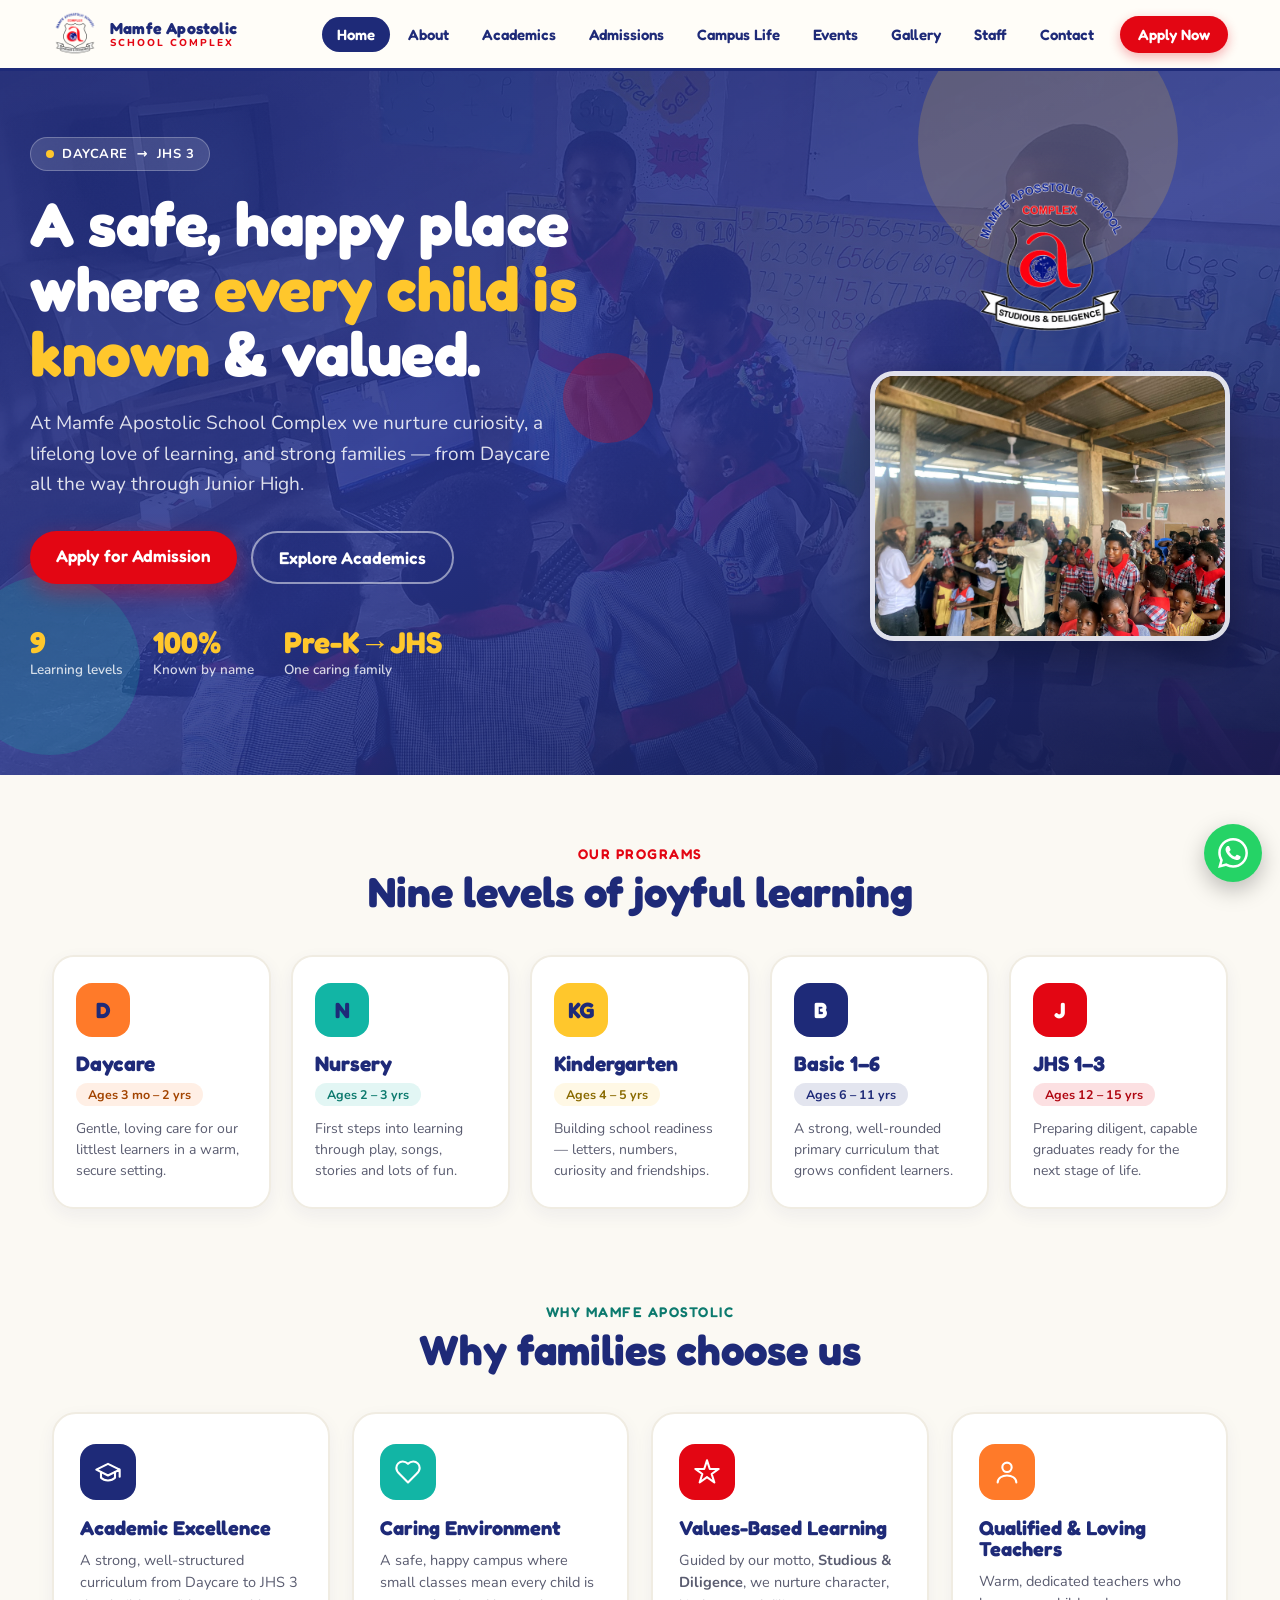
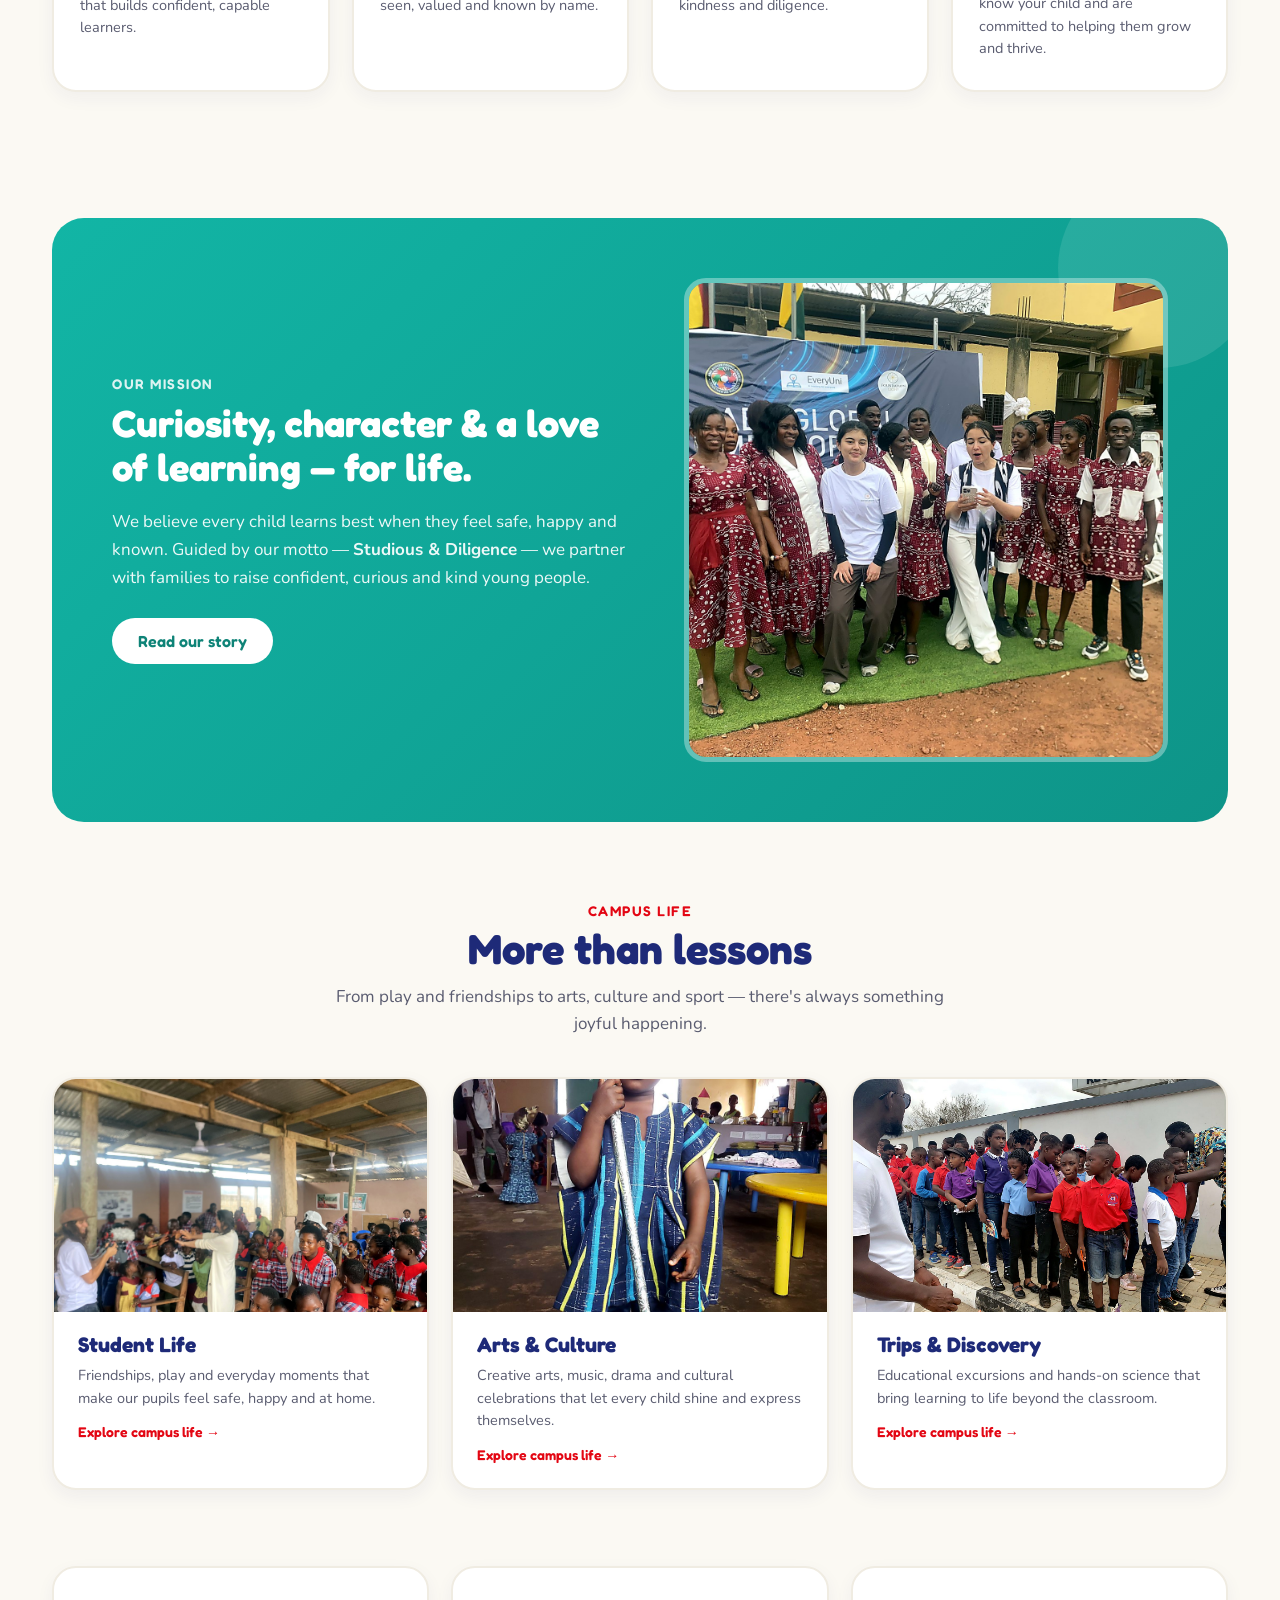
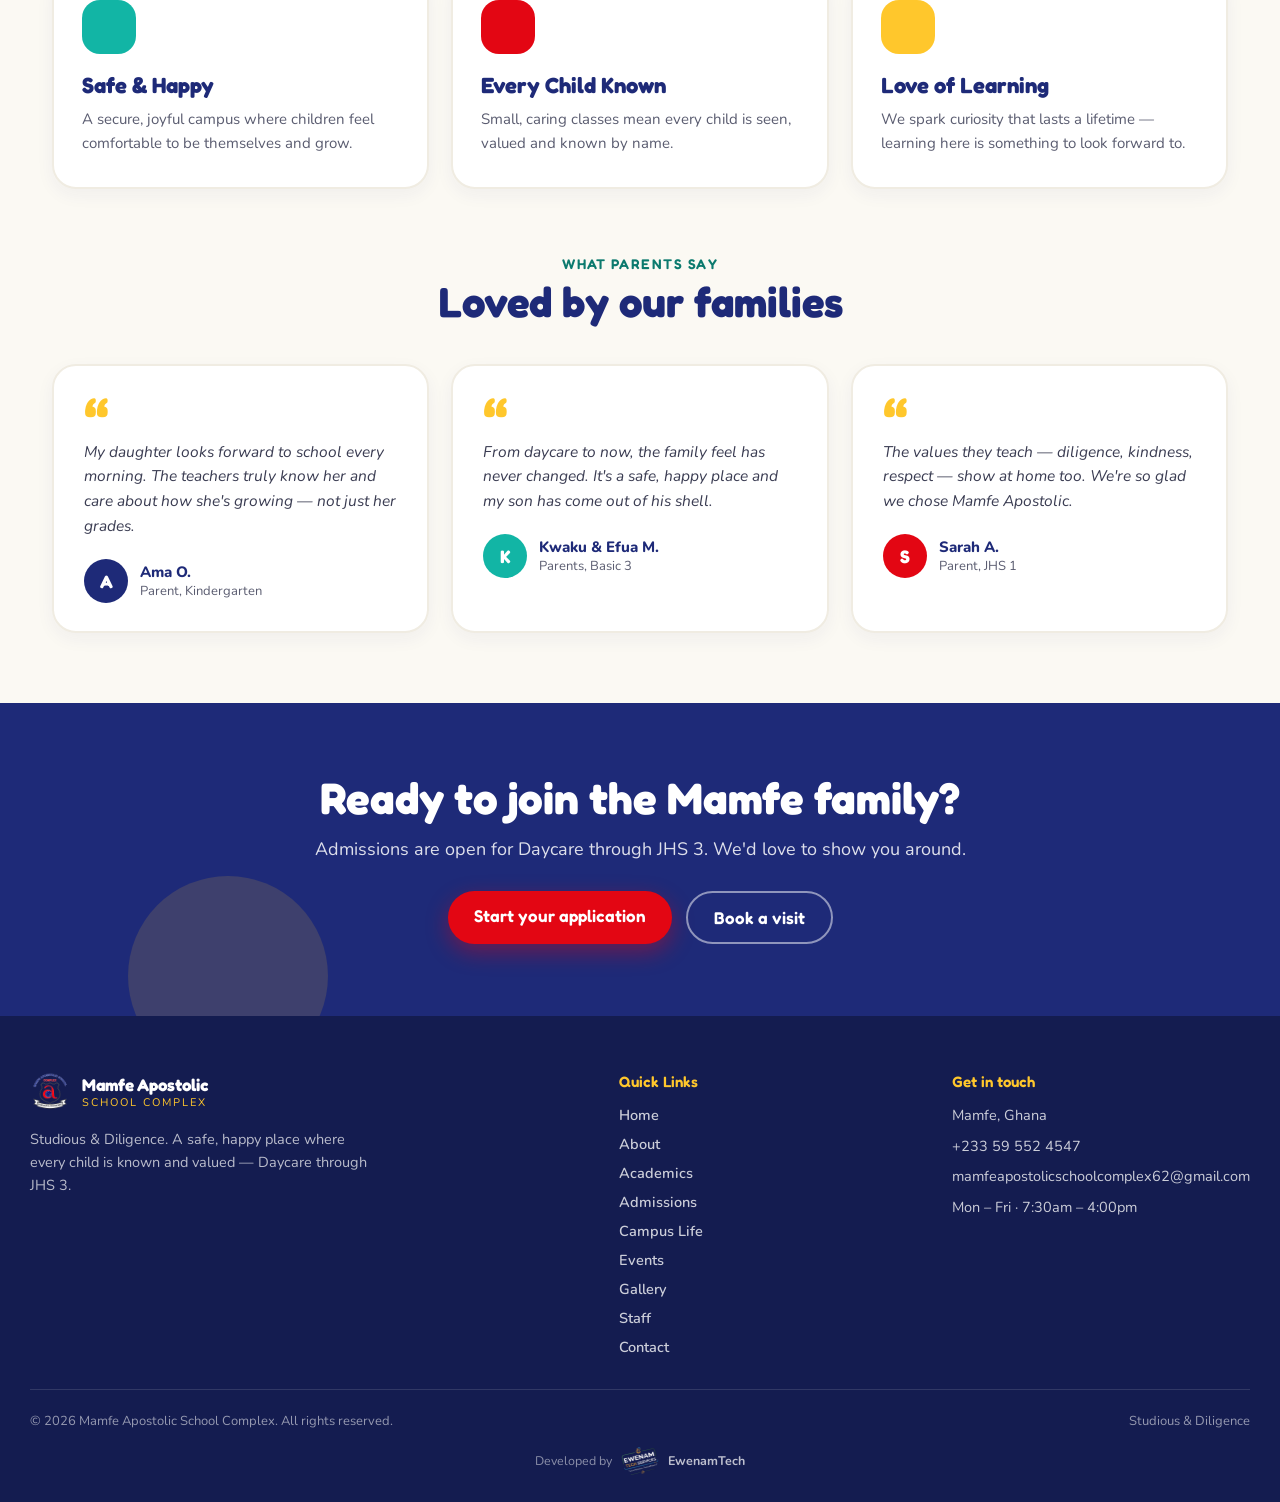
==== commit d11d6e62: "Fix site-wide bugs from accessibility, layout and link audit - Contrast: darken staff role labels (o" ====
--- a/index.html
+++ b/index.html
@@ -338,7 +338,8 @@
         </div>
       </div>
       <p>Studious &amp; Diligence. A safe, happy place where every child is known and valued &mdash; Daycare through JHS 3.</p>
-      <div class="social-row">
+      <!-- Social links hidden until real URLs are set: add each href, then remove `hidden`. -->
+      <div class="social-row" hidden>
         <a href="#" class="social-circle" aria-label="Facebook"><svg viewBox="0 0 24 24"><path d="M13 22v-8h2.7l.4-3H13V9c0-.9.2-1.5 1.5-1.5H16V4.8c-.3 0-1.2-.1-2.2-.1-2.2 0-3.8 1.4-3.8 3.9V11H7.5v3H10v8z"/></svg></a>
         <a href="#" class="social-circle" aria-label="Instagram"><svg viewBox="0 0 24 24"><path d="M12 2.2c3.2 0 3.6 0 4.9.1 1.2.1 1.8.3 2.2.4.6.2 1 .5 1.4.9.4.4.7.8.9 1.4.2.4.4 1 .4 2.2.1 1.3.1 1.7.1 4.9s0 3.6-.1 4.9c-.1 1.2-.3 1.8-.4 2.2-.2.6-.5 1-.9 1.4-.4.4-.8.7-1.4.9-.4.2-1 .4-2.2.4-1.3.1-1.7.1-4.9.1s-3.6 0-4.9-.1c-1.2-.1-1.8-.3-2.2-.4-.6-.2-1-.5-1.4-.9-.4-.4-.7-.8-.9-1.4-.2-.4-.4-1-.4-2.2-.1-1.3-.1-1.7-.1-4.9s0-3.6.1-4.9c.1-1.2.3-1.8.4-2.2.2-.6.5-1 .9-1.4.4-.4.8-.7 1.4-.9.4-.2 1-.4 2.2-.4 1.3-.1 1.7-.1 4.9-.1zm0 1.8c-3.1 0-3.5 0-4.7.1-1.1.1-1.7.2-2.1.4-.5.2-.9.4-1.3.8-.4.4-.6.8-.8 1.3-.2.4-.3 1-.4 2.1-.1 1.2-.1 1.6-.1 4.7s0 3.5.1 4.7c.1 1.1.2 1.7.4 2.1.2.5.4.9.8 1.3.4.4.8.6 1.3.8.4.2 1 .3 2.1.4 1.2.1 1.6.1 4.7.1s3.5 0 4.7-.1c1.1-.1 1.7-.2 2.1-.4.5-.2.9-.4 1.3-.8.4-.4.6-.8.8-1.3.2-.4.3-1 .4-2.1.1-1.2.1-1.6.1-4.7s0-3.5-.1-4.7c-.1-1.1-.2-1.7-.4-2.1-.2-.5-.4-.9-.8-1.3-.4-.4-.8-.6-1.3-.8-.4-.2-1-.3-2.1-.4-1.2-.1-1.6-.1-4.7-.1zm0 3.1a4.9 4.9 0 1 0 0 9.8 4.9 4.9 0 0 0 0-9.8zm0 8.1a3.2 3.2 0 1 1 0-6.4 3.2 3.2 0 0 1 0 6.4zm6.2-8.3a1.1 1.1 0 1 1-2.3 0 1.1 1.1 0 0 1 2.3 0z"/></svg></a>
         <a href="#" class="social-circle" aria-label="X"><svg viewBox="0 0 24 24"><path d="M17.5 3h3l-6.6 7.5L21.8 21h-5.9l-4.6-6-5.3 6H3l7-8L2.5 3h6l4.1 5.5zm-1 16h1.6L7.6 4.7H5.9z"/></svg></a>
--- a/css/styles.css
+++ b/css/styles.css
@@ -248,7 +248,7 @@
 .pillar-card{flex:1 1 260px;background:var(--card-bg);border-radius:24px;padding:34px;box-shadow:0 6px 18px rgba(30,42,120,.06)}
 .pillar-card.vision{border-top:6px solid var(--blue)}
 .pillar-card.mission{border-top:6px solid var(--red)}
-.pillar-card h3{font-size:24px}
+.pillar-card h2,.pillar-card h3{font-size:24px}
 .pillar-card p{margin-top:12px;font-size:16px;line-height:1.65;color:var(--muted)}
 .story-row{margin-top:50px;display:flex;flex-wrap:wrap;gap:40px;align-items:center}
 .story-text{flex:1 1 280px}
@@ -268,7 +268,7 @@
 .level-row{display:flex;flex-wrap:wrap;border-radius:26px;overflow:hidden;border:2px solid var(--card-border);box-shadow:0 8px 22px rgba(30,42,120,.07)}
 .level-side{flex:0 0 220px;display:flex;flex-direction:column;justify-content:center;gap:14px;padding:34px 30px;color:#fff}
 .level-side .big-icon{width:58px;height:58px;border-radius:16px;display:flex;align-items:center;justify-content:center;font-family:'Fredoka';font-weight:700;font-size:24px;color:inherit;background:rgba(255,255,255,.22)}
-.level-side h3{font-size:26px}
+.level-side h2,.level-side h3{font-size:26px}
 .level-side .age{font-weight:700;font-size:14px;opacity:.9;margin-top:2px}
 .level-main{flex:1 1 340px;padding:30px 34px;background:#fff}
 .level-main p{font-size:16px;color:#3a3c52;line-height:1.6}
@@ -335,7 +335,7 @@
 .map-box{border-radius:20px;overflow:hidden;border:2px solid var(--card-border);height:280px;position:relative}
 .map-box iframe{width:100%;height:100%;border:0}
 .contact-form-card{flex:1 1 340px;background:var(--card-bg);border-radius:24px;padding:34px;border:2px solid var(--card-border);box-shadow:0 6px 18px rgba(30,42,120,.06)}
-.contact-form-card h3{color:var(--blue);font-size:24px}
+.contact-form-card h2,.contact-form-card h3{color:var(--blue);font-size:24px}
 .visually-hidden{position:absolute!important;width:1px;height:1px;padding:0;margin:-1px;overflow:hidden;clip:rect(0 0 0 0);white-space:nowrap;border:0}
 .form-fields{display:flex;flex-direction:column;gap:14px;margin-top:20px}
 .form-fields .field-label{display:block;font-weight:700;font-size:13.5px;color:var(--blue);margin-bottom:6px}
@@ -414,3 +414,16 @@
 .lb-close:hover,.lb-nav:hover{background:rgba(255,255,255,.3)}
 .lb-close:focus-visible,.lb-nav:focus-visible{outline:3px solid var(--yellow);outline-offset:2px}
 @media (max-width:600px){.lb-nav{top:auto;bottom:16px;transform:none}}
+
+/* let long values (e.g. the email address) wrap instead of widening the
+   page on small screens */
+.contact-left,.contact-form-card{min-width:0}
+.contact-card > div:last-child{min-width:0}
+.contact-card .value{overflow-wrap:anywhere}
+
+/* hidden until the school's real social URLs are added (see README) */
+.social-row[hidden]{display:none}
+
+/* long footer email wraps on very small screens instead of overflowing */
+.footer-row > div{min-width:0}
+.footer-info{overflow-wrap:anywhere}
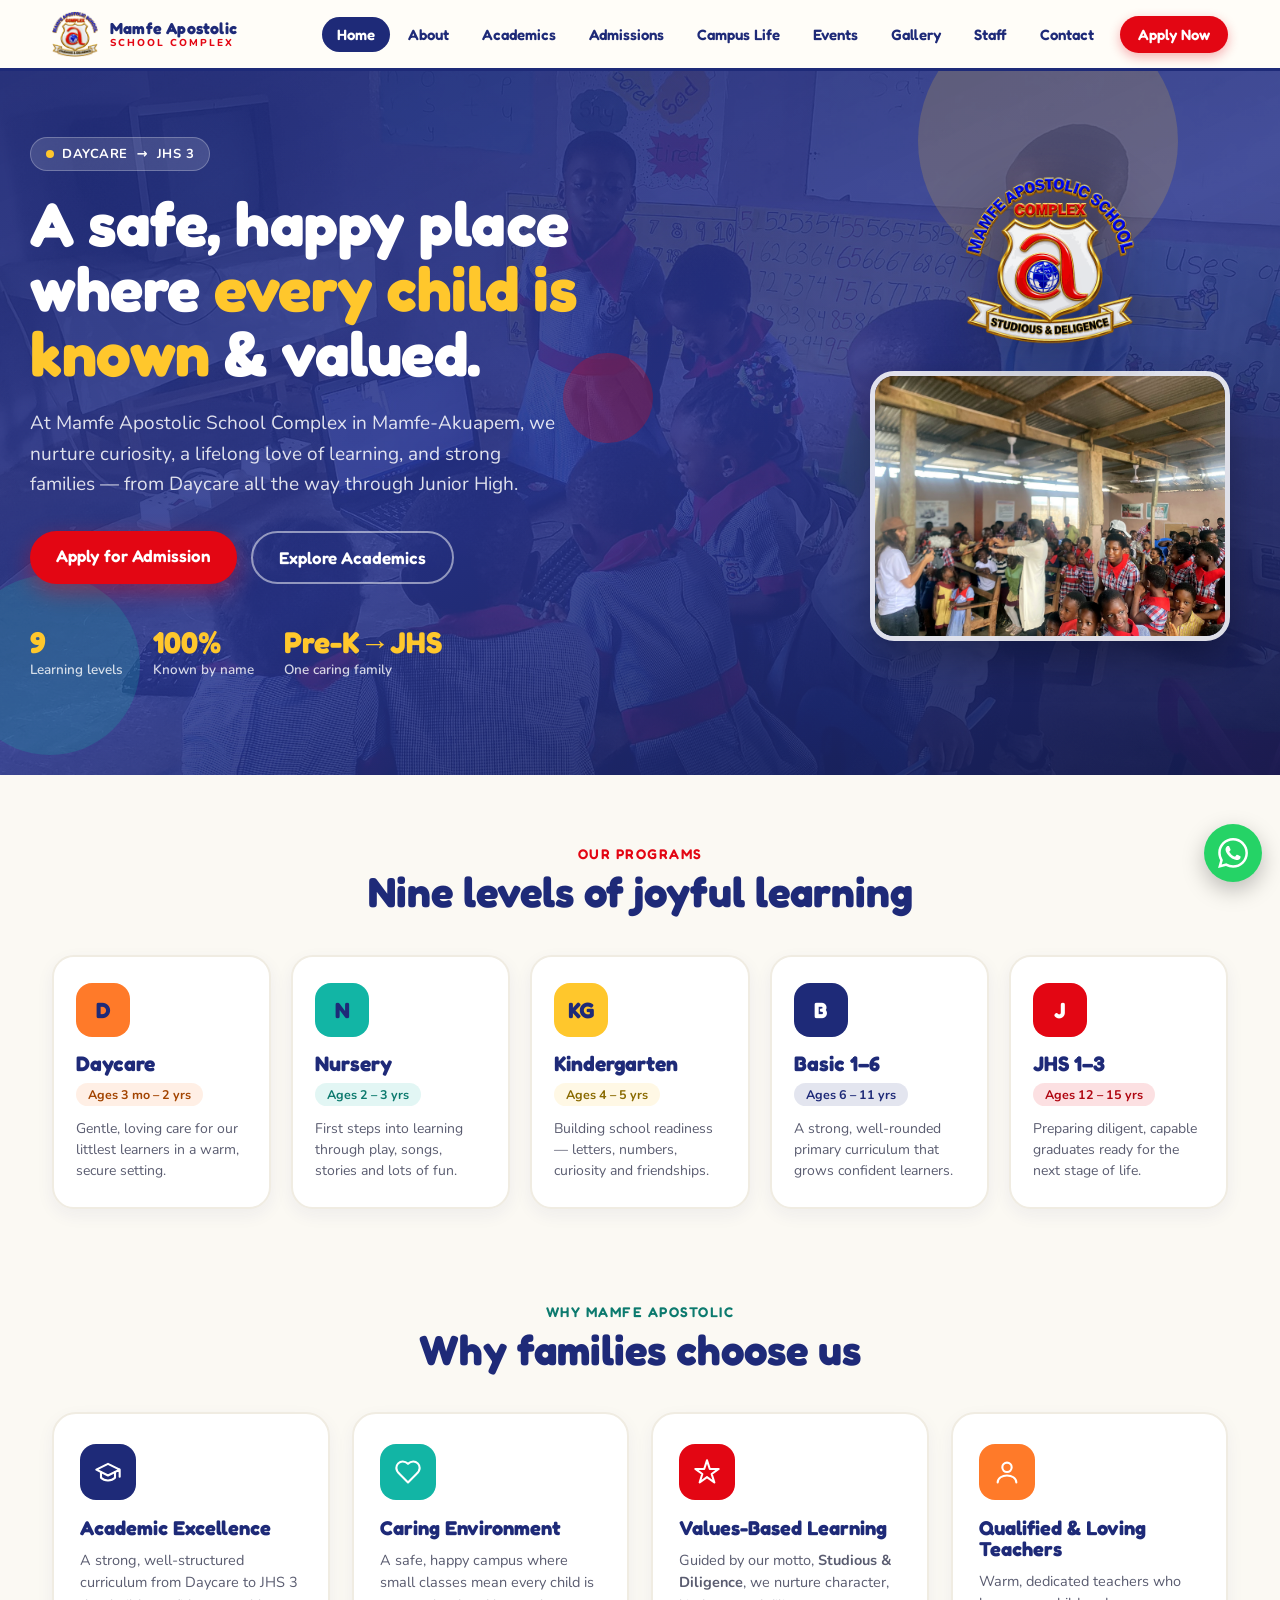
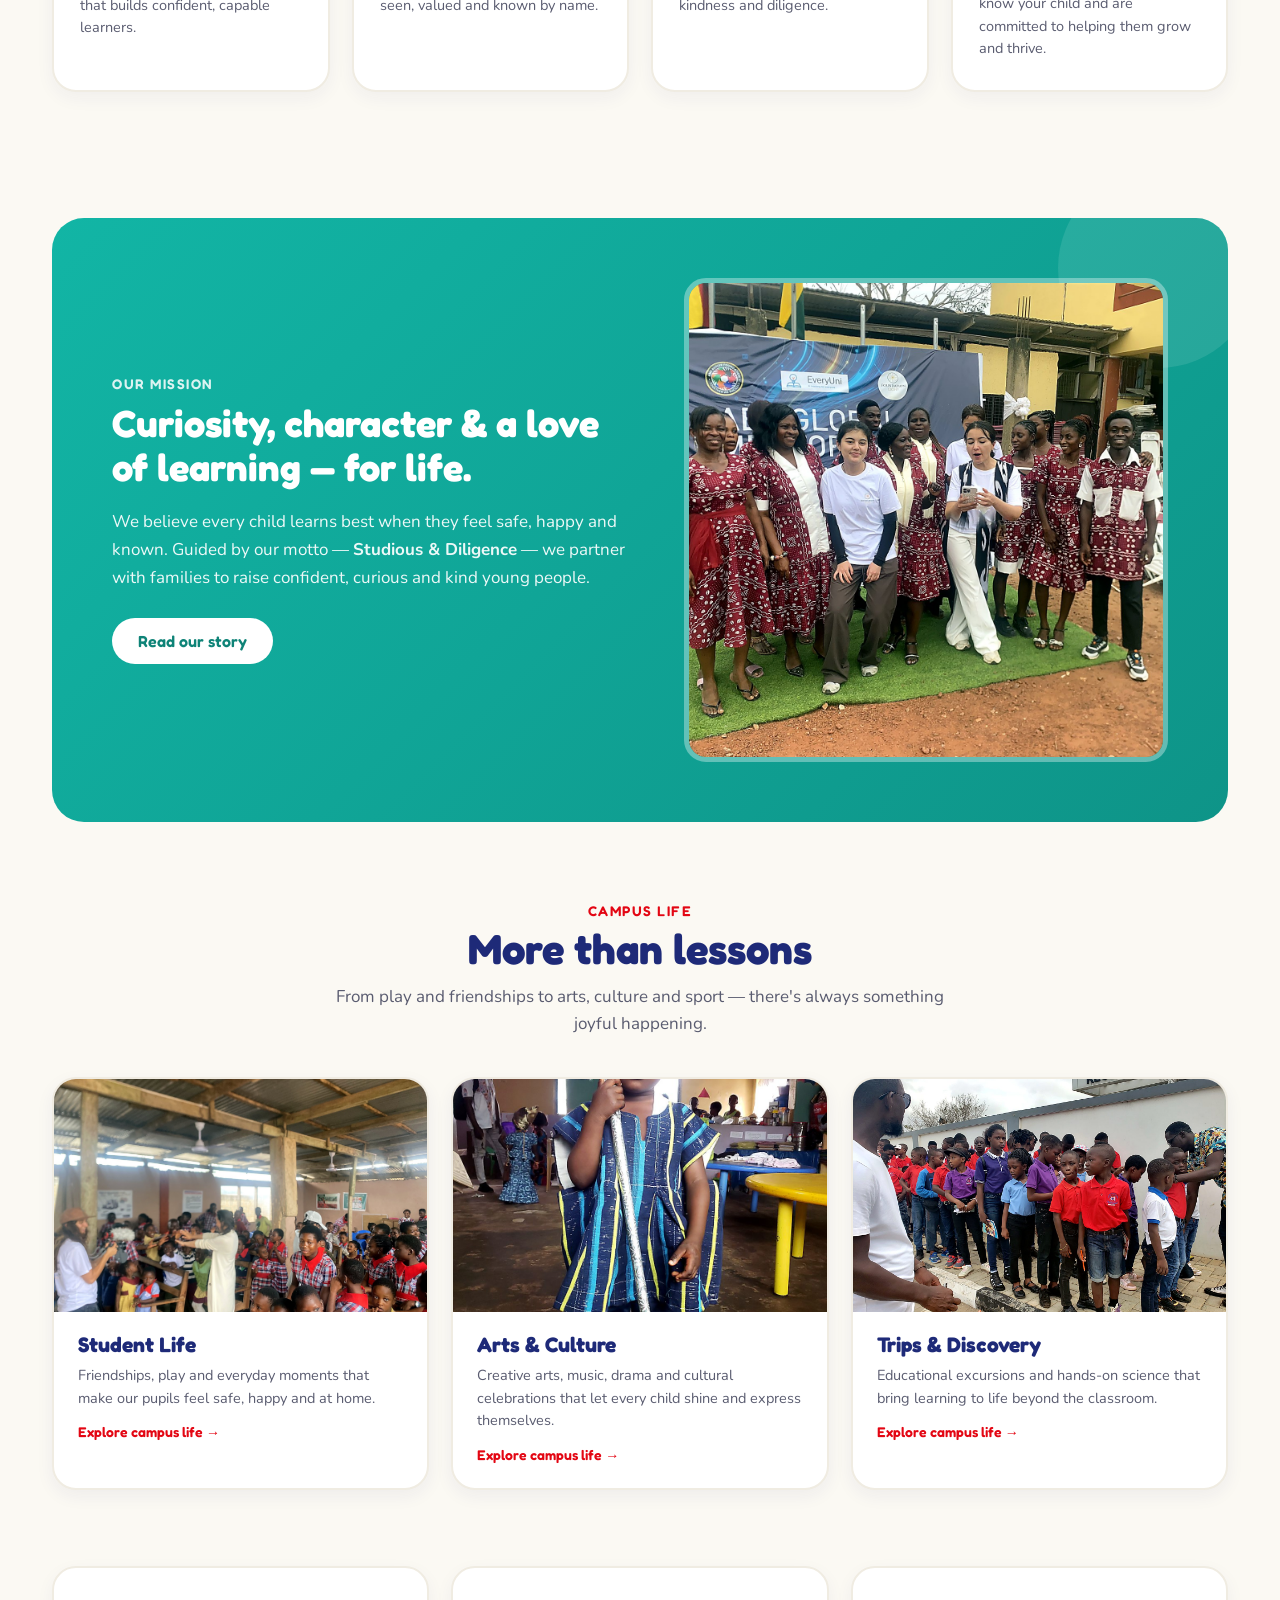
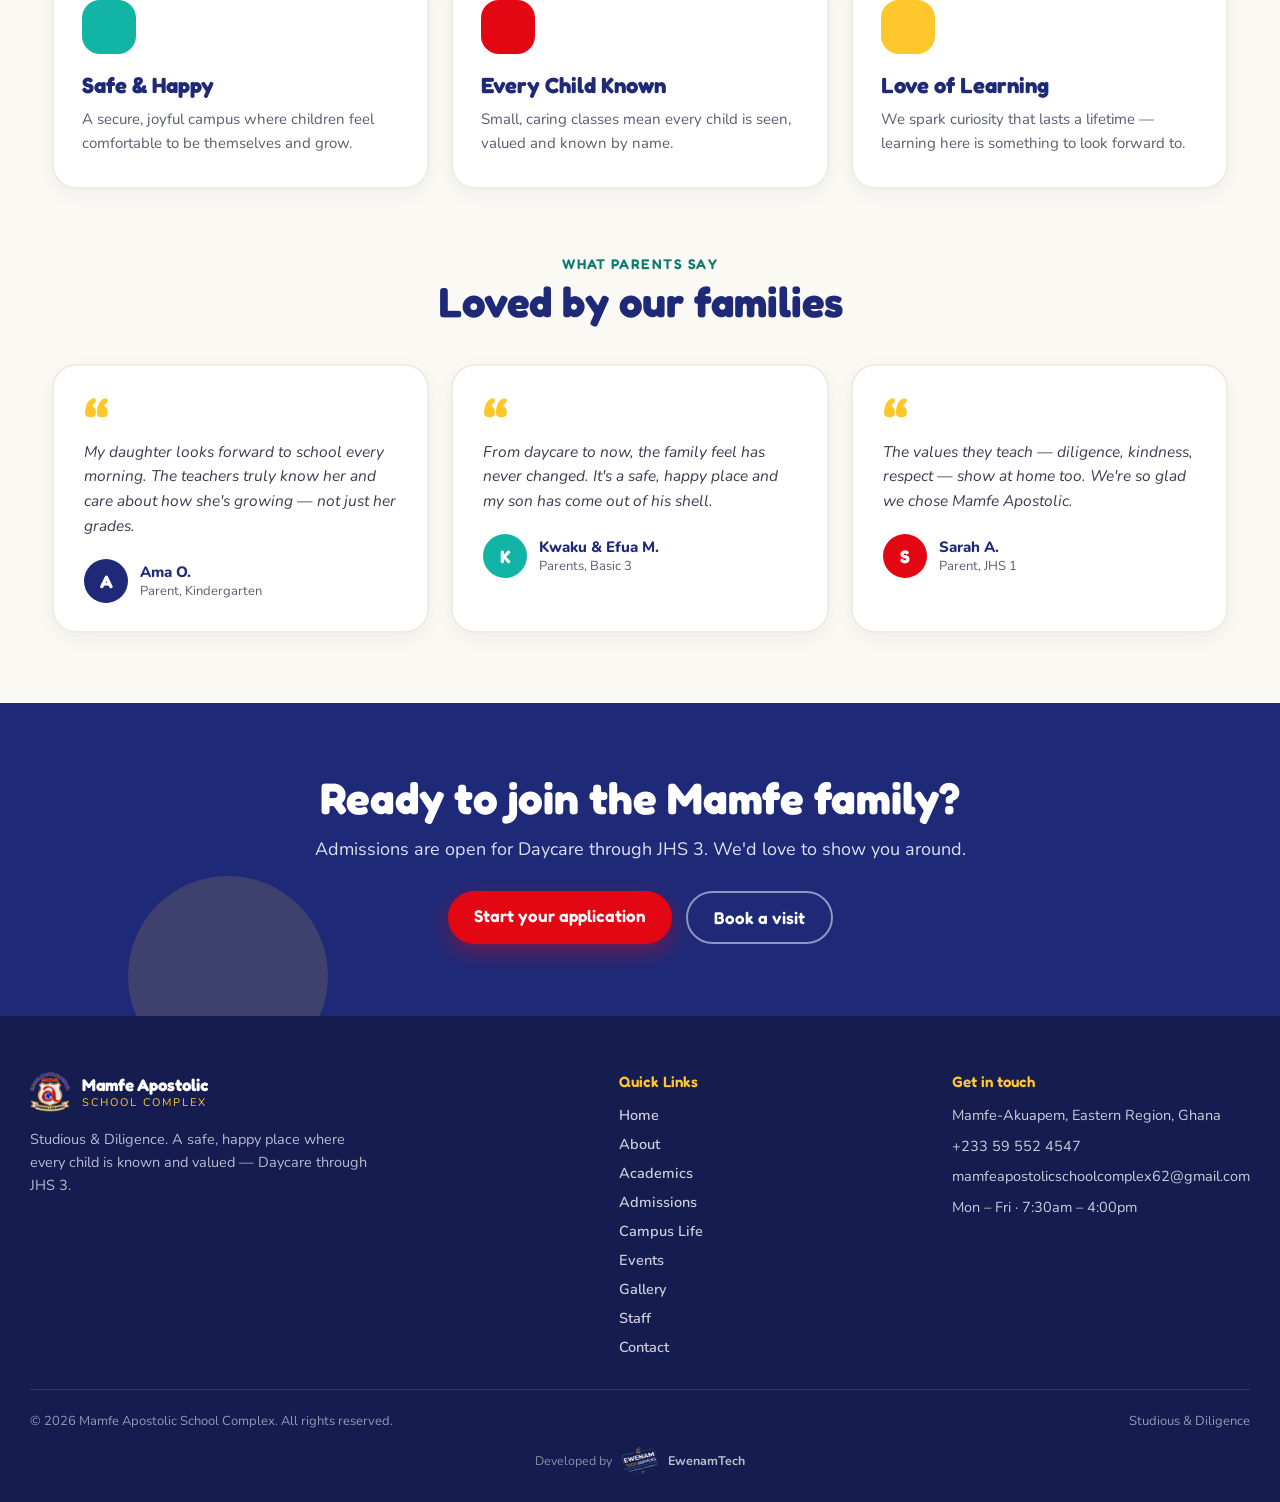
==== commit 182e8d67: "Help the site show up for local searches (Mamfe-Akuapem) - Page titles and descriptions now name the" ====
--- a/index.html
+++ b/index.html
@@ -3,44 +3,46 @@
 <head>
 <meta charset="utf-8">
 <meta name="viewport" content="width=device-width, initial-scale=1">
-<title>Mamfe Apostolic School Complex — Home</title>
-<meta name="description" content="A safe, happy place where every child is known and valued. Daycare through JHS 3 at Mamfe Apostolic School Complex.">
-<link rel="icon" href="assets/logo.png">
-<link rel="canonical" href="https://masco-eta.vercel.app/">
+<title>Mamfe Apostolic School Complex | Daycare to JHS School in Mamfe-Akuapem, Ghana</title>
+<meta name="description" content="Daycare, Nursery, KG, Primary (Basic 1–6) and JHS school in Mamfe-Akuapem, Eastern Region, Ghana. A safe, happy place where every child is known and valued.">
+<link rel="icon" href="/favicon.ico" sizes="48x48">
+<link rel="icon" type="image/png" sizes="192x192" href="/assets/icon-192.png">
+<link rel="manifest" href="/site.webmanifest">
+<link rel="canonical" href="https://mamfeapostolicschoolcomplex.com/">
 <meta name="theme-color" content="#1E2A78">
-<link rel="apple-touch-icon" href="assets/apple-touch-icon.png">
+<link rel="apple-touch-icon" href="/assets/apple-touch-icon.png">
 <meta property="og:type" content="website">
 <meta property="og:site_name" content="Mamfe Apostolic School Complex">
-<meta property="og:title" content="Mamfe Apostolic School Complex — Home">
-<meta property="og:description" content="A safe, happy place where every child is known and valued. Daycare through JHS 3 at Mamfe Apostolic School Complex.">
-<meta property="og:url" content="https://masco-eta.vercel.app/">
-<meta property="og:image" content="https://masco-eta.vercel.app/assets/og-image.jpg">
+<meta property="og:title" content="Mamfe Apostolic School Complex | Daycare to JHS School in Mamfe-Akuapem, Ghana">
+<meta property="og:description" content="Daycare, Nursery, KG, Primary (Basic 1–6) and JHS school in Mamfe-Akuapem, Eastern Region, Ghana. A safe, happy place where every child is known and valued.">
+<meta property="og:url" content="https://mamfeapostolicschoolcomplex.com/">
+<meta property="og:image" content="https://mamfeapostolicschoolcomplex.com/assets/og-image.jpg">
 <meta property="og:image:width" content="1200">
 <meta property="og:image:height" content="630">
 <meta name="twitter:card" content="summary_large_image">
-<meta name="twitter:title" content="Mamfe Apostolic School Complex — Home">
-<meta name="twitter:description" content="A safe, happy place where every child is known and valued. Daycare through JHS 3 at Mamfe Apostolic School Complex.">
-<meta name="twitter:image" content="https://masco-eta.vercel.app/assets/og-image.jpg">
+<meta name="twitter:title" content="Mamfe Apostolic School Complex | Daycare to JHS School in Mamfe-Akuapem, Ghana">
+<meta name="twitter:description" content="Daycare, Nursery, KG, Primary (Basic 1–6) and JHS school in Mamfe-Akuapem, Eastern Region, Ghana. A safe, happy place where every child is known and valued.">
+<meta name="twitter:image" content="https://mamfeapostolicschoolcomplex.com/assets/og-image.jpg">
 <link rel="preconnect" href="https://fonts.googleapis.com">
 <link rel="preconnect" href="https://fonts.gstatic.com" crossorigin>
 <link href="https://fonts.googleapis.com/css2?family=Fredoka:wght@400;500;600;700&family=Nunito:wght@400;500;600;700;800;900&display=swap" rel="stylesheet">
-<link rel="stylesheet" href="css/styles.css">
+<link rel="stylesheet" href="/css/styles.css">
 <script type="application/ld+json">
 {
   "@context": "https://schema.org",
   "@type": "School",
   "name": "Mamfe Apostolic School Complex",
   "alternateName": "MASCO",
-  "url": "https://masco-eta.vercel.app/",
-  "logo": "https://masco-eta.vercel.app/assets/logo.png",
-  "image": "https://masco-eta.vercel.app/assets/og-image.jpg",
-  "description": "A safe, happy place where every child is known and valued. Daycare through JHS 3.",
+  "url": "https://mamfeapostolicschoolcomplex.com/",
+  "logo": "https://mamfeapostolicschoolcomplex.com/assets/logo.png",
+  "image": "https://mamfeapostolicschoolcomplex.com/assets/og-image.jpg",
+  "description": "Daycare, Nursery, Kindergarten, Primary (Basic 1–6) and JHS school in Mamfe-Akuapem, Eastern Region, Ghana. A safe, happy place where every child is known and valued.",
   "slogan": "Studious & Diligence",
   "email": "mamfeapostolicschoolcomplex62@gmail.com",
   "telephone": "+233595524547",
   "address": {
     "@type": "PostalAddress",
-    "addressLocality": "Mamfe",
+    "addressLocality": "Mamfe-Akuapem",
     "addressRegion": "Eastern Region",
     "addressCountry": "GH"
   }
@@ -51,40 +53,40 @@
 
 <header class="site-header">
   <div class="nav-row">
-    <a href="index.html" class="brand" aria-label="Mamfe Apostolic School Complex — Home">
-      <img src="assets/logo.png" alt="Mamfe Apostolic School Complex logo">
+    <a href="/" class="brand" aria-label="Mamfe Apostolic School Complex — Home">
+      <img src="/assets/logo.png" alt="Mamfe Apostolic School Complex logo">
       <div class="brand-text">
         <div class="name">Mamfe Apostolic</div>
         <div class="sub">SCHOOL COMPLEX</div>
       </div>
     </a>
     <nav class="desktop-nav" aria-label="Primary">
-      <a data-nav-link href="index.html" class="nav-pill">Home</a>
-      <a data-nav-link href="about.html" class="nav-pill">About</a>
-      <a data-nav-link href="academics.html" class="nav-pill">Academics</a>
-      <a data-nav-link href="admissions.html" class="nav-pill">Admissions</a>
-      <a data-nav-link href="campus-life.html" class="nav-pill">Campus Life</a>
-      <a data-nav-link href="events.html" class="nav-pill">Events</a>
-      <a data-nav-link href="gallery.html" class="nav-pill">Gallery</a>
-      <a data-nav-link href="staff.html" class="nav-pill">Staff</a>
-      <a data-nav-link href="contact.html" class="nav-pill">Contact</a>
-      <a href="admissions.html" class="btn btn-red btn-nav-cta">Apply Now</a>
+      <a data-nav-link href="/" class="nav-pill">Home</a>
+      <a data-nav-link href="/about" class="nav-pill">About</a>
+      <a data-nav-link href="/academics" class="nav-pill">Academics</a>
+      <a data-nav-link href="/admissions" class="nav-pill">Admissions</a>
+      <a data-nav-link href="/campus-life" class="nav-pill">Campus Life</a>
+      <a data-nav-link href="/events" class="nav-pill">Events</a>
+      <a data-nav-link href="/gallery" class="nav-pill">Gallery</a>
+      <a data-nav-link href="/staff" class="nav-pill">Staff</a>
+      <a data-nav-link href="/contact" class="nav-pill">Contact</a>
+      <a href="/admissions" class="btn btn-red btn-nav-cta">Apply Now</a>
     </nav>
     <button data-hamburger class="hamburger" aria-label="Toggle menu" aria-expanded="false">
       <span></span><span></span><span></span>
     </button>
   </div>
   <div data-mobile-menu class="mobile-menu">
-    <a data-nav-link href="index.html" class="mobile-link">Home</a>
-    <a data-nav-link href="about.html" class="mobile-link">About</a>
-    <a data-nav-link href="academics.html" class="mobile-link">Academics</a>
-    <a data-nav-link href="admissions.html" class="mobile-link">Admissions</a>
-    <a data-nav-link href="campus-life.html" class="mobile-link">Campus Life</a>
-    <a data-nav-link href="events.html" class="mobile-link">Events</a>
-    <a data-nav-link href="gallery.html" class="mobile-link">Gallery</a>
-    <a data-nav-link href="staff.html" class="mobile-link">Staff</a>
-    <a data-nav-link href="contact.html" class="mobile-link">Contact</a>
-    <a href="admissions.html" class="btn btn-red mobile-cta">Apply Now</a>
+    <a data-nav-link href="/" class="mobile-link">Home</a>
+    <a data-nav-link href="/about" class="mobile-link">About</a>
+    <a data-nav-link href="/academics" class="mobile-link">Academics</a>
+    <a data-nav-link href="/admissions" class="mobile-link">Admissions</a>
+    <a data-nav-link href="/campus-life" class="mobile-link">Campus Life</a>
+    <a data-nav-link href="/events" class="mobile-link">Events</a>
+    <a data-nav-link href="/gallery" class="mobile-link">Gallery</a>
+    <a data-nav-link href="/staff" class="mobile-link">Staff</a>
+    <a data-nav-link href="/contact" class="mobile-link">Contact</a>
+    <a href="/admissions" class="btn btn-red mobile-cta">Apply Now</a>
   </div>
 </header>
 
@@ -100,10 +102,10 @@
       <div style="flex:1 1 460px;max-width:620px">
         <div class="hero-badge"><span class="dot"></span>DAYCARE &nbsp;&rarr;&nbsp; JHS 3</div>
         <h1>A safe, happy place where <span class="hl">every child is known</span> &amp; valued.</h1>
-        <p class="lead">At Mamfe Apostolic School Complex we nurture curiosity, a lifelong love of learning, and strong families — from Daycare all the way through Junior High.</p>
+        <p class="lead">At Mamfe Apostolic School Complex in Mamfe-Akuapem, we nurture curiosity, a lifelong love of learning, and strong families — from Daycare all the way through Junior High.</p>
         <div class="hero-actions">
-          <a href="admissions.html" class="btn btn-red-lg">Apply for Admission</a>
-          <a href="academics.html" class="btn btn-outline-white">Explore Academics</a>
+          <a href="/admissions" class="btn btn-red-lg">Apply for Admission</a>
+          <a href="/academics" class="btn btn-outline-white">Explore Academics</a>
         </div>
         <div class="hero-stats">
           <div><div class="num">9</div><div class="label">Learning levels</div></div>
@@ -113,9 +115,9 @@
       </div>
 
       <div class="hero-right">
-        <div class="hero-crest"><img src="assets/logo.png" alt="Mamfe Apostolic School Complex crest"></div>
+        <div class="hero-crest"><img src="/assets/logo.png" alt="Mamfe Apostolic School Complex crest"></div>
         <div class="hero-photo">
-          <img class="photo-img" src="assets/photos/hero.jpg" alt="Pupils of Mamfe Apostolic School Complex in class">
+          <img class="photo-img" src="/assets/photos/hero.jpg" alt="Pupils of Mamfe Apostolic School Complex in class">
         </div>
       </div>
     </div>
@@ -128,31 +130,31 @@
       <h2 style="font-size:clamp(28px,4vw,42px);color:var(--blue);margin-top:8px">Nine levels of joyful learning</h2>
     </div>
     <div class="program-grid">
-      <a href="academics.html" class="program-card">
+      <a href="/academics" class="program-card">
         <div class="icon-tile" style="background:#FF7A29;color:#1E2A78">D</div>
         <h3>Daycare</h3>
         <div class="age-pill" style="color:#A34400;background:#FF7A291f">Ages 3 mo – 2 yrs</div>
         <p>Gentle, loving care for our littlest learners in a warm, secure setting.</p>
       </a>
-      <a href="academics.html" class="program-card">
+      <a href="/academics" class="program-card">
         <div class="icon-tile" style="background:#12B5A5;color:#1E2A78">N</div>
         <h3>Nursery</h3>
         <div class="age-pill" style="color:#0C7A6E;background:#12B5A51f">Ages 2 – 3 yrs</div>
         <p>First steps into learning through play, songs, stories and lots of fun.</p>
       </a>
-      <a href="academics.html" class="program-card">
+      <a href="/academics" class="program-card">
         <div class="icon-tile" style="background:#FFC72C;color:#1E2A78">KG</div>
         <h3>Kindergarten</h3>
         <div class="age-pill" style="color:#8A6A00;background:#FFC72C1f">Ages 4 – 5 yrs</div>
         <p>Building school readiness — letters, numbers, curiosity and friendships.</p>
       </a>
-      <a href="academics.html" class="program-card">
+      <a href="/academics" class="program-card">
         <div class="icon-tile" style="background:#1E2A78">B</div>
         <h3>Basic 1–6</h3>
         <div class="age-pill" style="color:#1E2A78;background:#1E2A781f">Ages 6 – 11 yrs</div>
         <p>A strong, well-rounded primary curriculum that grows confident learners.</p>
       </a>
-      <a href="academics.html" class="program-card">
+      <a href="/academics" class="program-card">
         <div class="icon-tile" style="background:#E30613">J</div>
         <h3>JHS 1–3</h3>
         <div class="age-pill" style="color:#B00611;background:#E306131f">Ages 12 – 15 yrs</div>
@@ -207,10 +209,10 @@
         <div class="eyebrow">OUR MISSION</div>
         <h2>Curiosity, character &amp; a love of learning &mdash; for life.</h2>
         <p>We believe every child learns best when they feel safe, happy and known. Guided by our motto &mdash; <strong>Studious &amp; Diligence</strong> &mdash; we partner with families to raise confident, curious and kind young people.</p>
-        <a href="about.html" class="btn btn-white" style="margin-top:26px;display:inline-block">Read our story</a>
+        <a href="/about" class="btn btn-white" style="margin-top:26px;display:inline-block">Read our story</a>
       </div>
       <div class="mission-photo">
-        <img class="photo-img" src="assets/photos/mission.jpg" alt="Students and staff at a Mamfe Apostolic School Complex event">
+        <img class="photo-img" src="/assets/photos/mission.jpg" alt="Students and staff at a Mamfe Apostolic School Complex event">
       </div>
     </div>
   </section>
@@ -223,9 +225,9 @@
       <p style="font-size:17px;color:var(--muted);line-height:1.6;margin-top:12px">From play and friendships to arts, culture and sport — there's always something joyful happening.</p>
     </div>
     <div class="campus-grid">
-      <a href="campus-life.html" class="campus-card">
+      <a href="/campus-life" class="campus-card">
         <div class="campus-media">
-          <img class="photo-img" src="assets/photos/hero.jpg" alt="Pupils together in class">
+          <img class="photo-img" src="/assets/photos/hero.jpg" alt="Pupils together in class">
         </div>
         <div class="campus-body">
           <h3>Student Life</h3>
@@ -233,9 +235,9 @@
           <span class="more">Explore campus life &rarr;</span>
         </div>
       </a>
-      <a href="campus-life.html" class="campus-card">
+      <a href="/campus-life" class="campus-card">
         <div class="campus-media">
-          <img class="photo-img" src="assets/photos/gallery-cultural.jpg" alt="A pupil in traditional kente on Cultural Day">
+          <img class="photo-img" src="/assets/photos/gallery-cultural.jpg" alt="A pupil in traditional kente on Cultural Day">
         </div>
         <div class="campus-body">
           <h3>Arts &amp; Culture</h3>
@@ -243,9 +245,9 @@
           <span class="more">Explore campus life &rarr;</span>
         </div>
       </a>
-      <a href="campus-life.html" class="campus-card">
+      <a href="/campus-life" class="campus-card">
         <div class="campus-media">
-          <img class="photo-img" src="assets/photos/gallery-excursion.jpg" alt="Pupils on an educational excursion">
+          <img class="photo-img" src="/assets/photos/gallery-excursion.jpg" alt="Pupils on an educational excursion">
         </div>
         <div class="campus-body">
           <h3>Trips &amp; Discovery</h3>
@@ -319,8 +321,8 @@
       <h2>Ready to join the Mamfe family?</h2>
       <p>Admissions are open for Daycare through JHS 3. We'd love to show you around.</p>
       <div class="cta-actions">
-        <a href="admissions.html" class="btn btn-red-lg">Start your application</a>
-        <a href="contact.html" class="btn btn-outline-white">Book a visit</a>
+        <a href="/admissions" class="btn btn-red-lg">Start your application</a>
+        <a href="/contact" class="btn btn-outline-white">Book a visit</a>
       </div>
     </div>
   </section>
@@ -331,7 +333,7 @@
   <div class="footer-row">
     <div class="footer-brand">
       <div class="brand-line">
-        <img src="assets/logo.png" alt="Mamfe Apostolic School Complex logo">
+        <img src="/assets/logo.png" alt="Mamfe Apostolic School Complex logo">
         <div>
           <div class="name">Mamfe Apostolic</div>
           <div class="sub">SCHOOL COMPLEX</div>
@@ -349,21 +351,21 @@
     <div>
       <div class="footer-col-title">Quick Links</div>
       <div class="footer-links">
-        <a data-nav-link href="index.html">Home</a>
-        <a data-nav-link href="about.html">About</a>
-        <a data-nav-link href="academics.html">Academics</a>
-        <a data-nav-link href="admissions.html">Admissions</a>
-        <a data-nav-link href="campus-life.html">Campus Life</a>
-        <a data-nav-link href="events.html">Events</a>
-        <a data-nav-link href="gallery.html">Gallery</a>
-        <a data-nav-link href="staff.html">Staff</a>
-        <a data-nav-link href="contact.html">Contact</a>
+        <a data-nav-link href="/">Home</a>
+        <a data-nav-link href="/about">About</a>
+        <a data-nav-link href="/academics">Academics</a>
+        <a data-nav-link href="/admissions">Admissions</a>
+        <a data-nav-link href="/campus-life">Campus Life</a>
+        <a data-nav-link href="/events">Events</a>
+        <a data-nav-link href="/gallery">Gallery</a>
+        <a data-nav-link href="/staff">Staff</a>
+        <a data-nav-link href="/contact">Contact</a>
       </div>
     </div>
     <div>
       <div class="footer-col-title">Get in touch</div>
       <div class="footer-info">
-        <div>Mamfe, Ghana</div>
+        <div>Mamfe-Akuapem, Eastern Region, Ghana</div>
         <div><a href="tel:+233595524547">+233 59 552 4547</a></div>
         <div>mamfeapostolicschoolcomplex62@gmail.com</div>
         <div>Mon &ndash; Fri &middot; 7:30am &ndash; 4:00pm</div>
@@ -376,11 +378,11 @@
   </div>
   <div class="dev-credit">
     <span>Developed by</span>
-    <img src="assets/ewenam-logo.png" alt="EwenamTech logo">
+    <img src="/assets/ewenam-logo.png" alt="EwenamTech logo">
     <span class="dev-name">EwenamTech</span>
   </div>
 </footer>
 
-<script src="js/main.js"></script>
+<script src="/js/main.js"></script>
 </body>
 </html>
--- a/css/styles.css
+++ b/css/styles.css
@@ -355,6 +355,28 @@
 .submit-btn:disabled{opacity:.65;cursor:not-allowed}
 .spinner{display:inline-block;width:16px;height:16px;border-radius:50%;border:2px solid rgba(255,255,255,.4);border-top-color:#fff;animation:spin .7s linear infinite;vertical-align:-3px;margin-right:8px}
 
+/* ---------- loading indicators ---------- */
+/* photos: soft shimmer in the frame until the image arrives, then fade in */
+.photo-img{transition:opacity .35s ease}
+.photo-img.is-loading{opacity:0}
+.img-wait{background:linear-gradient(100deg,#E6EBF7 30%,#F6F8FD 50%,#E6EBF7 70%) 0 0/300% 100%;animation:shimmer 1.3s linear infinite}
+/* going to another page: top progress bar, then the crest loader */
+.nav-progress{position:fixed;top:0;left:0;z-index:300;height:4px;width:0;border-radius:0 4px 4px 0;background:linear-gradient(90deg,var(--blue),var(--red),var(--yellow));box-shadow:0 0 10px rgba(227,6,19,.45);animation:nav-progress 10s cubic-bezier(.08,.75,.2,1) forwards}
+.page-loader{position:fixed;inset:0;z-index:250;display:flex;flex-direction:column;align-items:center;justify-content:center;gap:14px;background:rgba(251,249,243,.9);-webkit-backdrop-filter:blur(3px);backdrop-filter:blur(3px);animation:fade-in .25s ease both}
+.page-loader-mark{position:relative;width:104px;height:104px;display:grid;place-items:center}
+.page-loader-mark::before{content:"";position:absolute;inset:0;border-radius:50%;border:4px solid rgba(30,42,120,.12);border-top-color:var(--red);border-right-color:var(--yellow);animation:spin .9s linear infinite}
+.page-loader-mark img{width:70px;height:70px;object-fit:contain;animation:breathe 1.6s ease-in-out infinite}
+.page-loader-text{margin:0;font-family:'Fredoka',sans-serif;font-weight:600;font-size:16px;color:var(--blue);letter-spacing:.3px}
+@keyframes shimmer{from{background-position:100% 0}to{background-position:0 0}}
+@keyframes nav-progress{0%{width:0}12%{width:40%}100%{width:92%}}
+@keyframes fade-in{from{opacity:0}to{opacity:1}}
+@keyframes breathe{0%,100%{transform:scale(1)}50%{transform:scale(.9)}}
+@media (prefers-reduced-motion:reduce){
+  .img-wait,.page-loader-mark img{animation:none}
+  .page-loader-mark::before{animation-duration:2.4s}
+  .nav-progress{animation:none;width:70%}
+}
+
 /* ---------- footer ---------- */
 .site-footer{background:var(--blue-dark);color:#fff;padding:56px 22px 26px}
 .footer-row{max-width:1220px;margin:0 auto;display:flex;flex-wrap:wrap;gap:40px;justify-content:space-between}
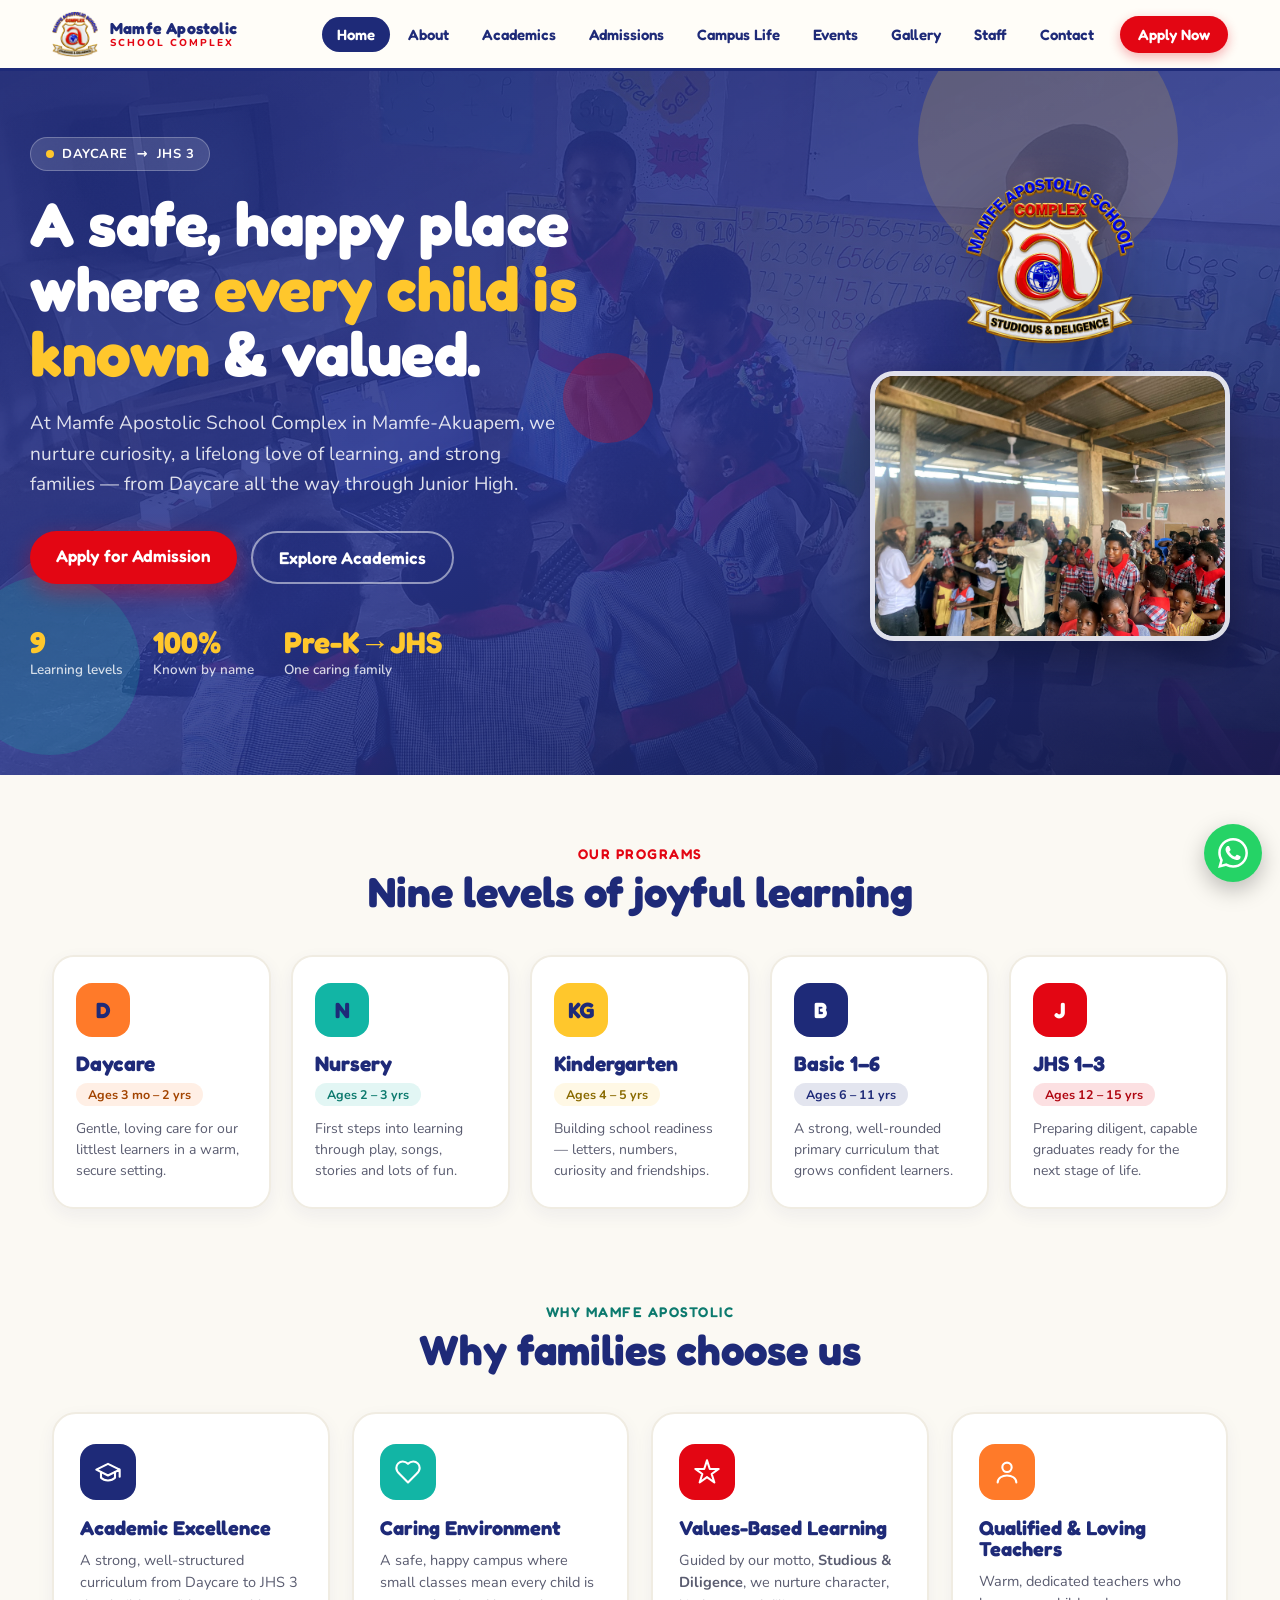
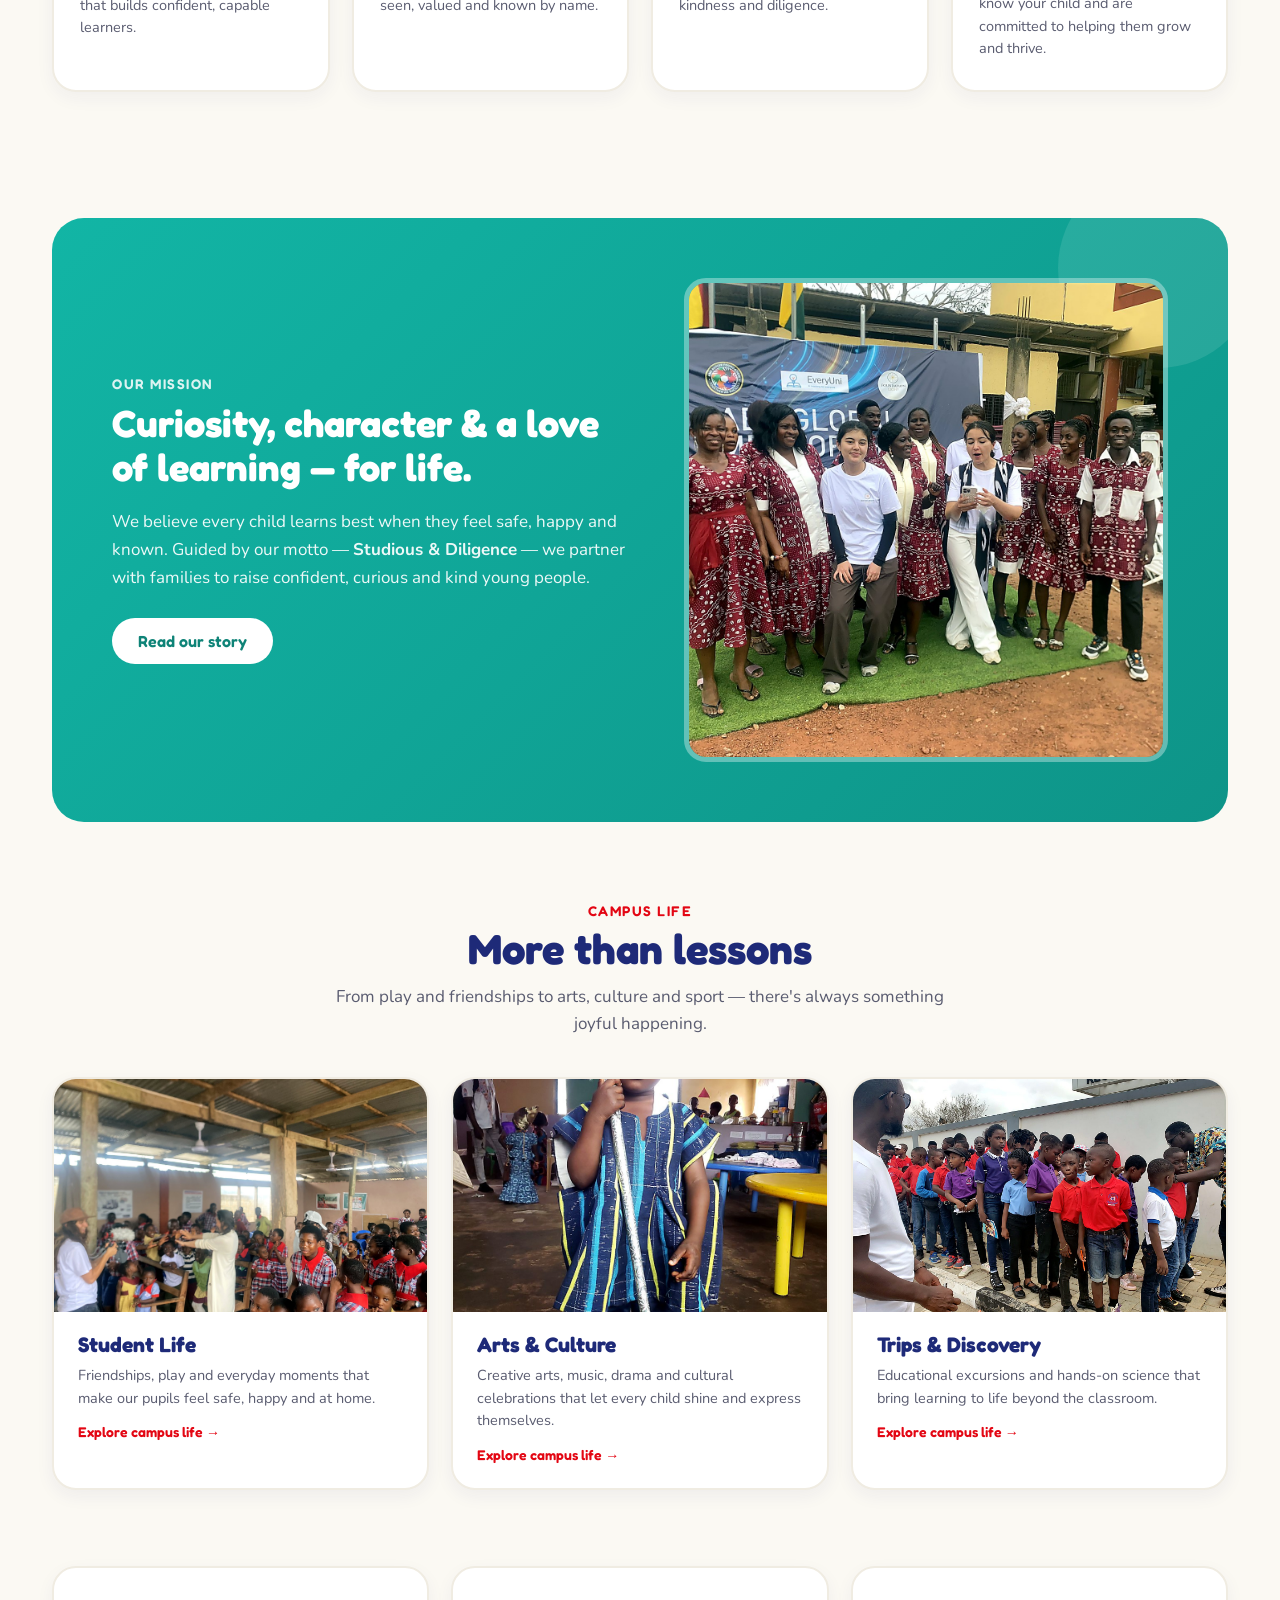
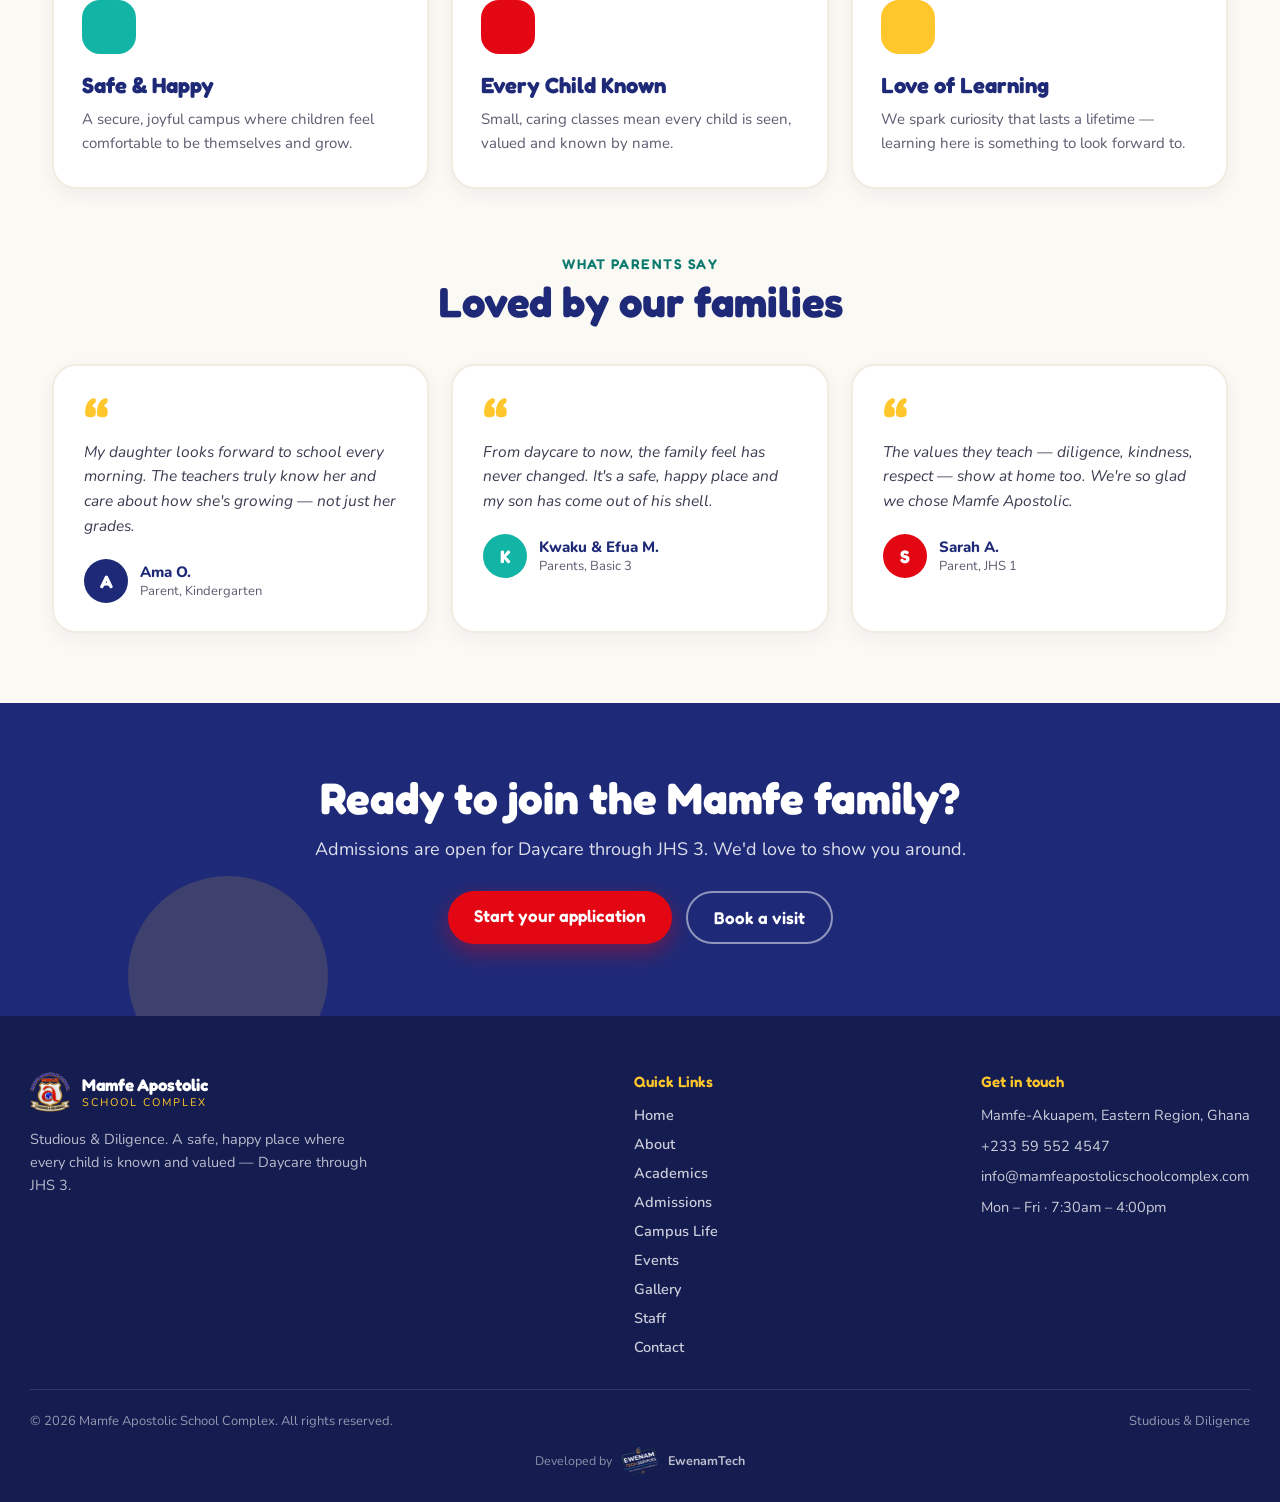
==== commit f5965bc0: "Show info@mamfeapostolicschoolcomplex.com as the school email Footer (all pages), contact card and J" ====
--- a/index.html
+++ b/index.html
@@ -38,7 +38,7 @@
   "image": "https://mamfeapostolicschoolcomplex.com/assets/og-image.jpg",
   "description": "Daycare, Nursery, Kindergarten, Primary (Basic 1–6) and JHS school in Mamfe-Akuapem, Eastern Region, Ghana. A safe, happy place where every child is known and valued.",
   "slogan": "Studious & Diligence",
-  "email": "mamfeapostolicschoolcomplex62@gmail.com",
+  "email": "info@mamfeapostolicschoolcomplex.com",
   "telephone": "+233595524547",
   "address": {
     "@type": "PostalAddress",
@@ -367,7 +367,7 @@
       <div class="footer-info">
         <div>Mamfe-Akuapem, Eastern Region, Ghana</div>
         <div><a href="tel:+233595524547">+233 59 552 4547</a></div>
-        <div>mamfeapostolicschoolcomplex62@gmail.com</div>
+        <div><a href="mailto:info@mamfeapostolicschoolcomplex.com">info@mamfeapostolicschoolcomplex.com</a></div>
         <div>Mon &ndash; Fri &middot; 7:30am &ndash; 4:00pm</div>
       </div>
     </div>
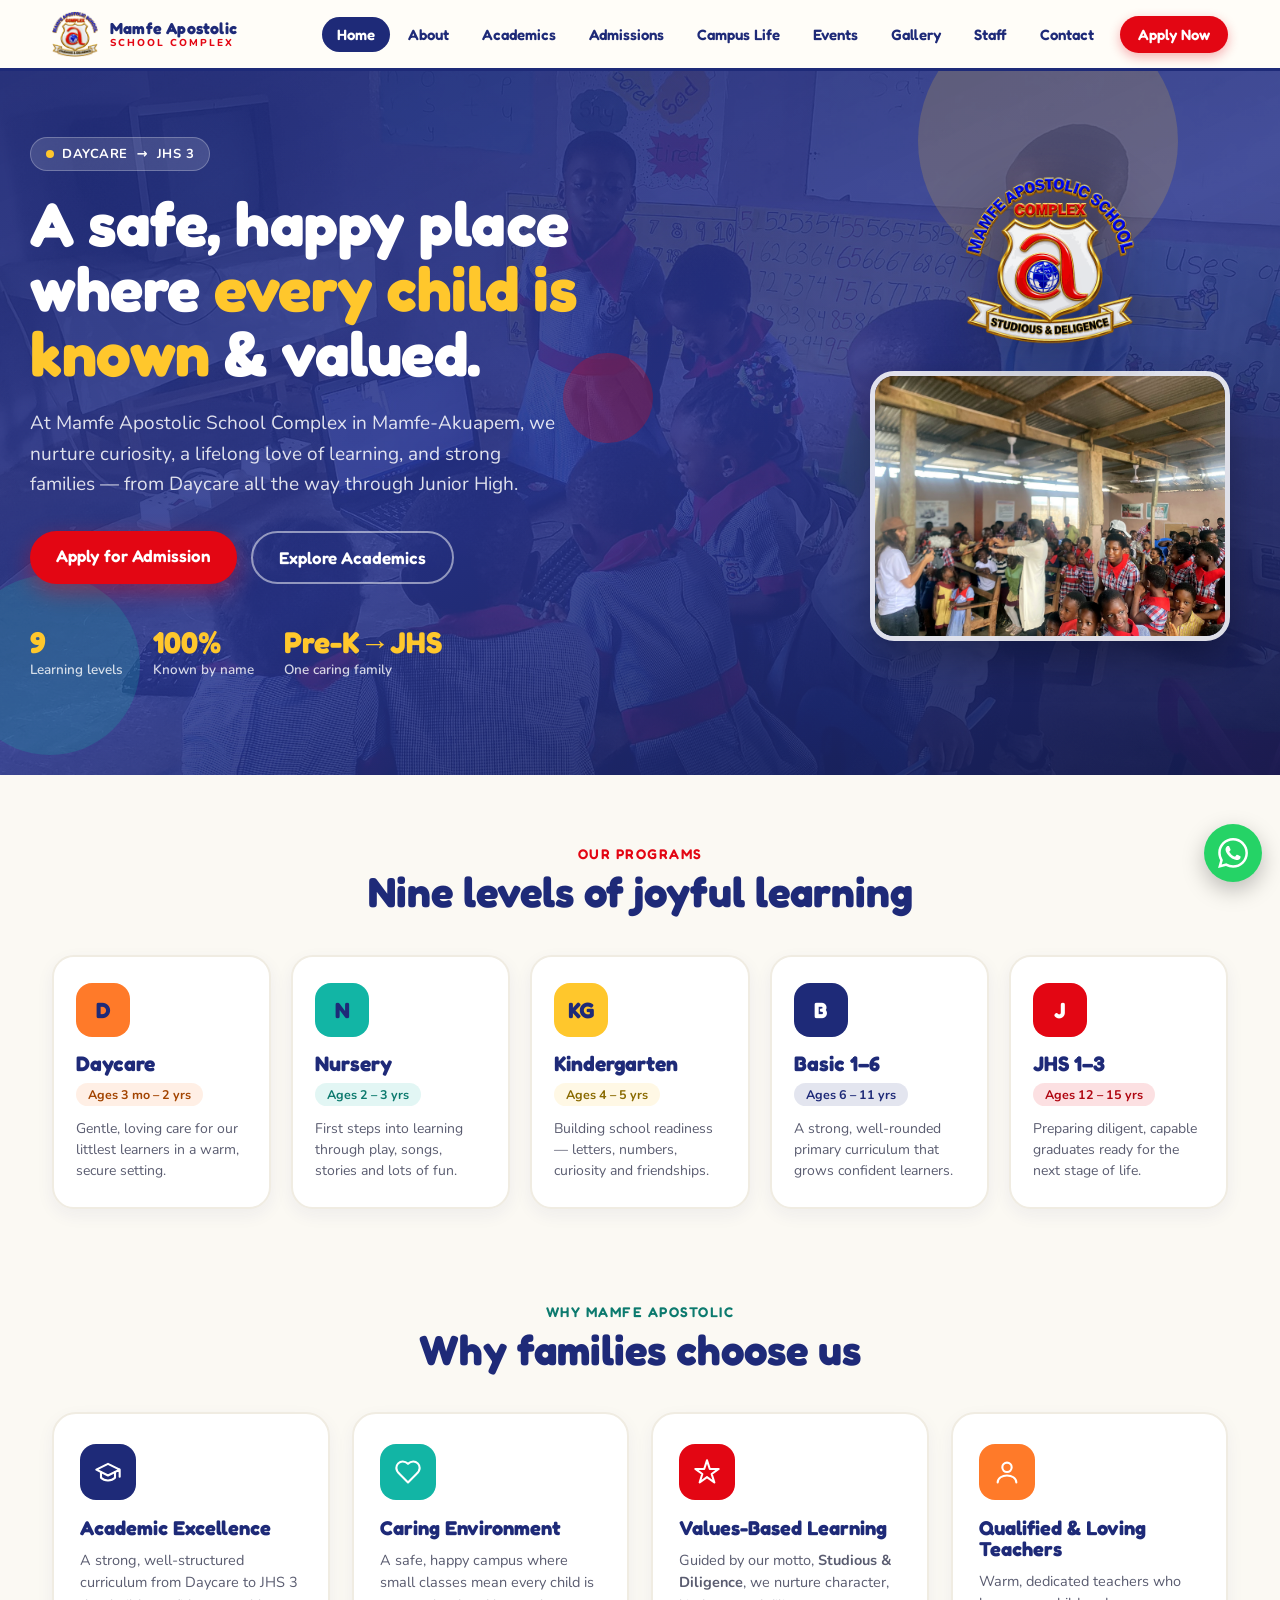
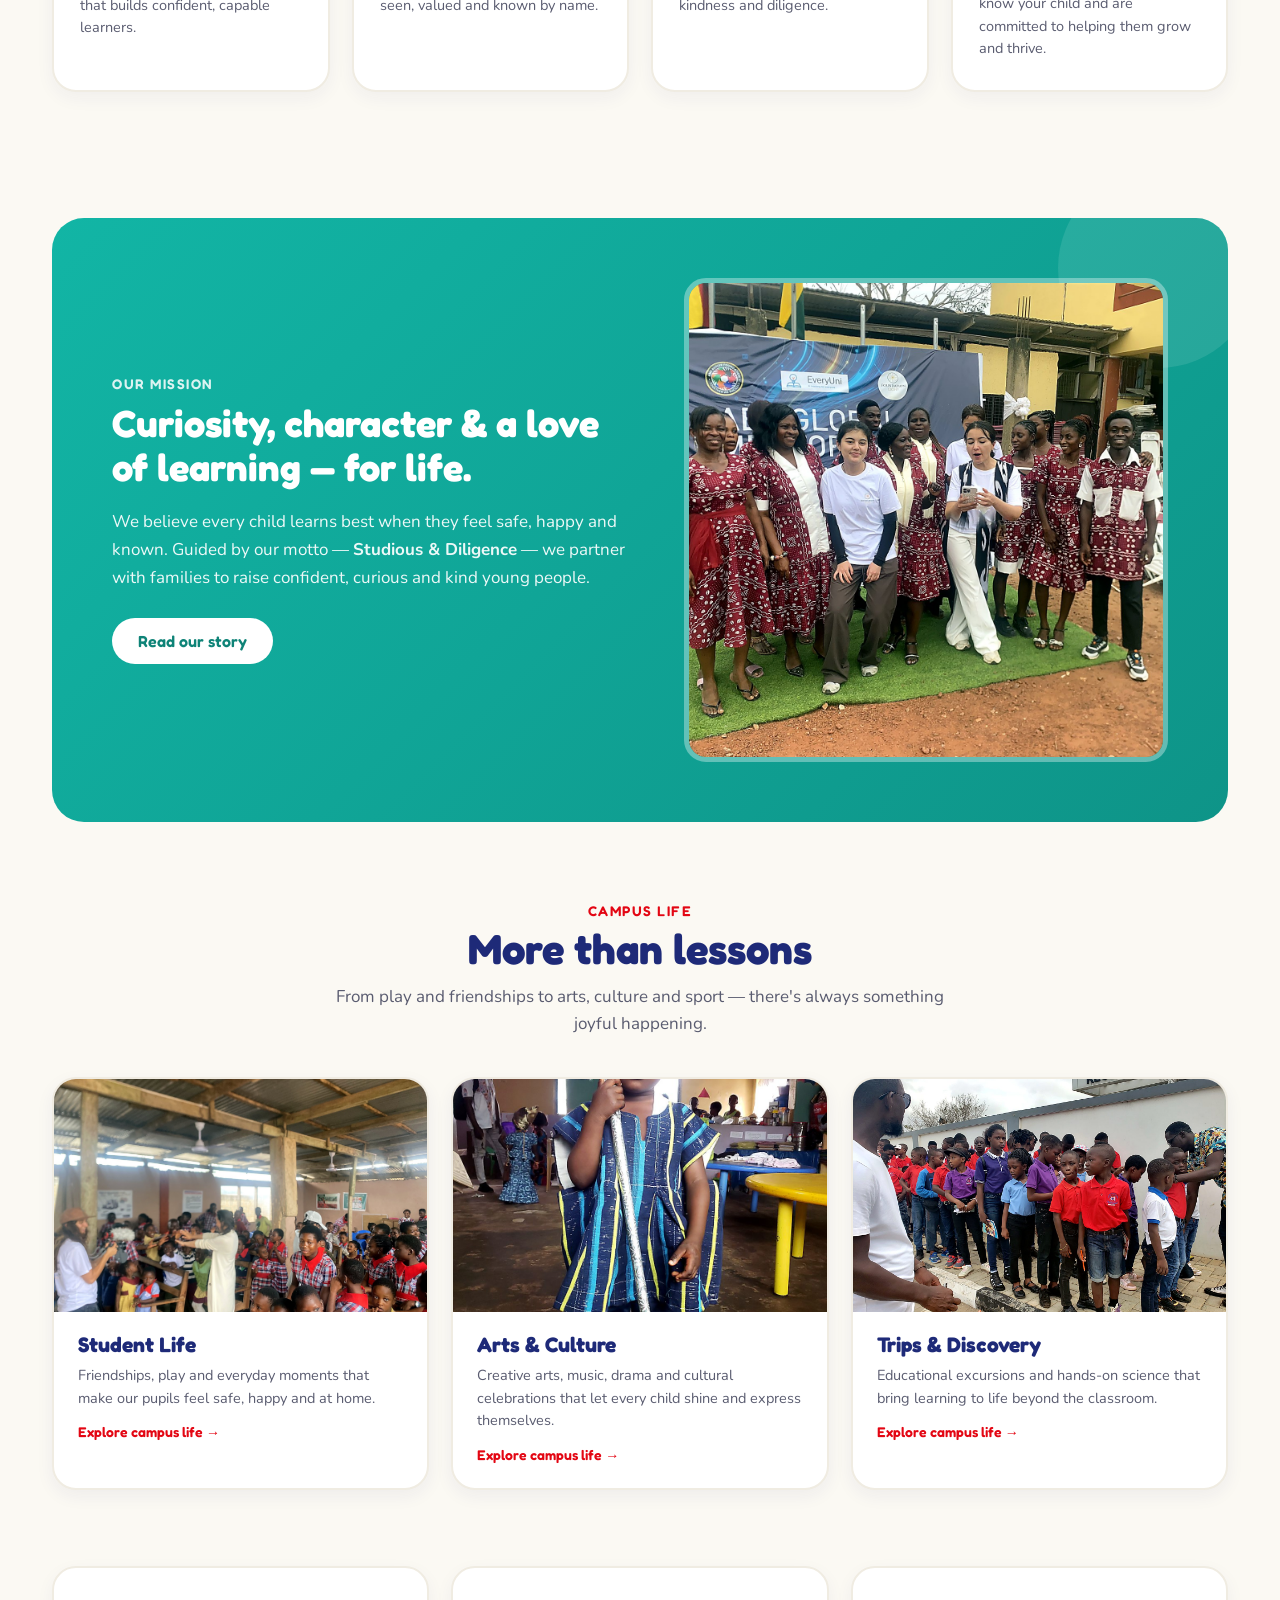
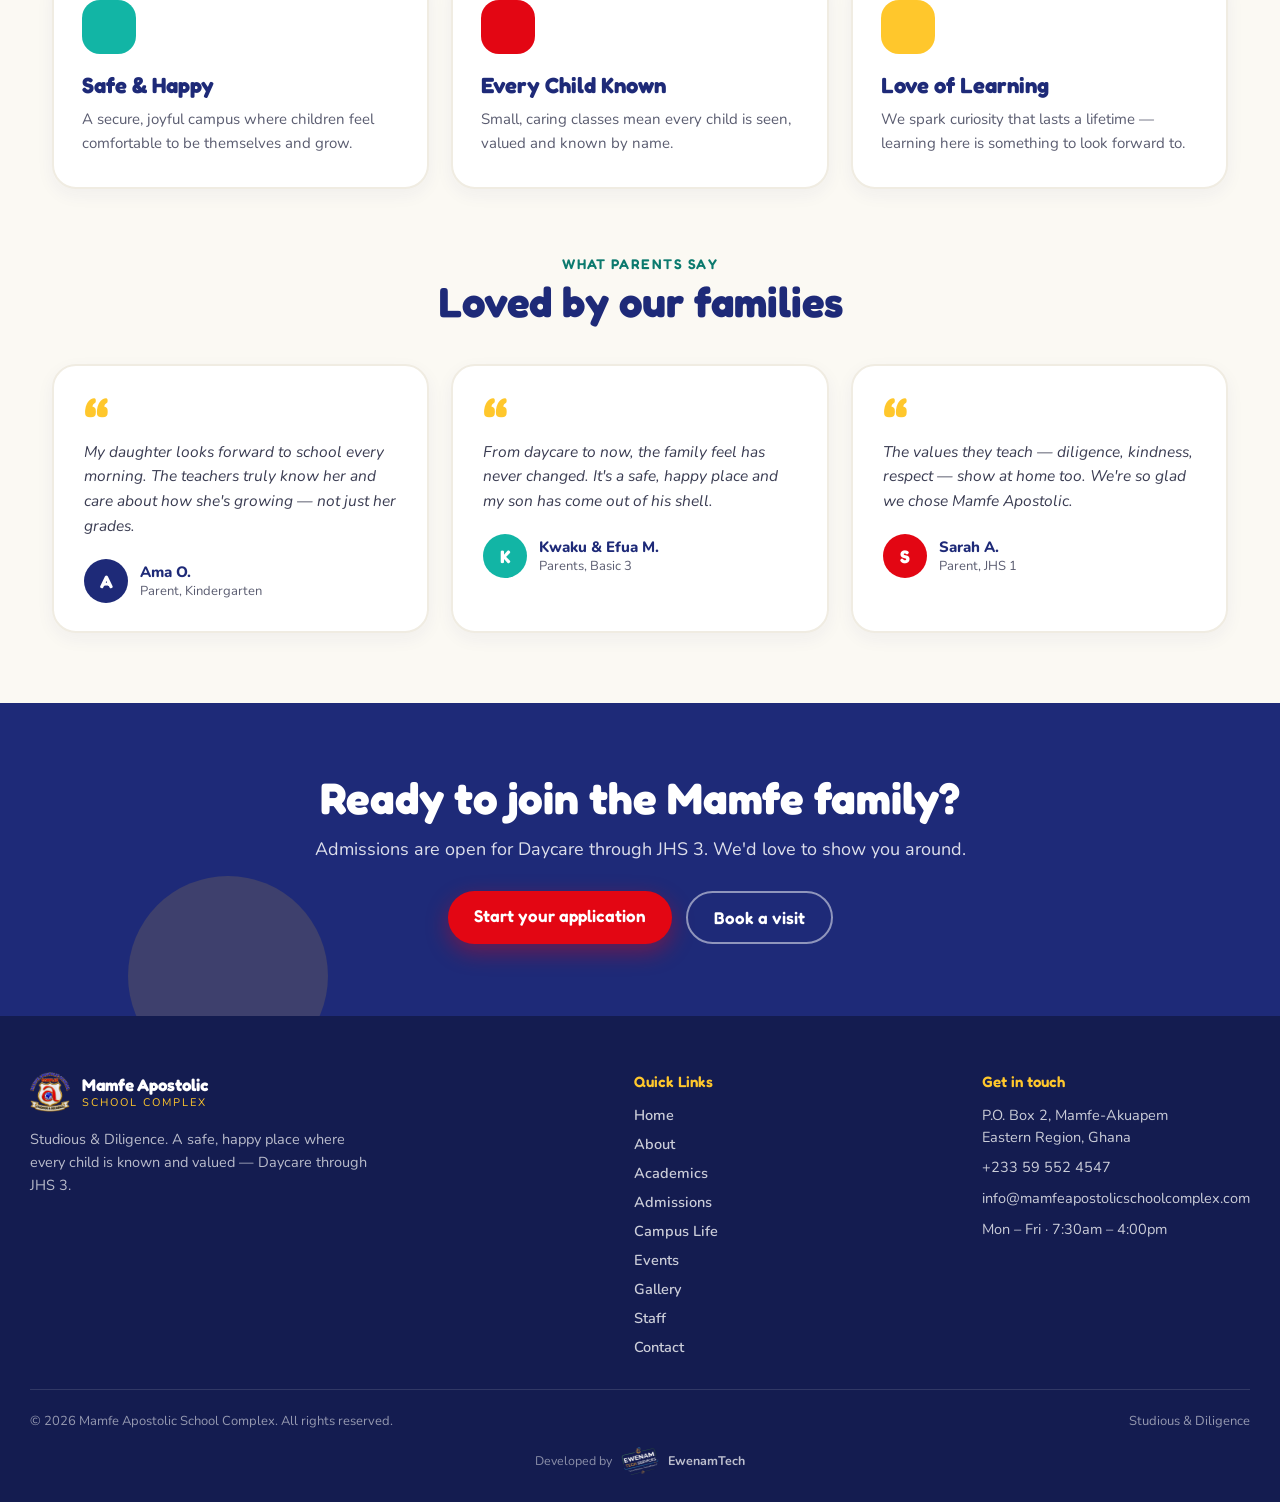
==== commit 0f55bb3a: "Add P.O. Box 2 and headteacher name to the site - Footer on every page: P.O. Box 2, Mamfe-Akuapem, E" ====
--- a/index.html
+++ b/index.html
@@ -42,6 +42,7 @@
   "telephone": "+233595524547",
   "address": {
     "@type": "PostalAddress",
+    "postOfficeBoxNumber": "2",
     "addressLocality": "Mamfe-Akuapem",
     "addressRegion": "Eastern Region",
     "addressCountry": "GH"
@@ -365,7 +366,7 @@
     <div>
       <div class="footer-col-title">Get in touch</div>
       <div class="footer-info">
-        <div>Mamfe-Akuapem, Eastern Region, Ghana</div>
+        <div>P.O. Box 2, Mamfe-Akuapem<br>Eastern Region, Ghana</div>
         <div><a href="tel:+233595524547">+233 59 552 4547</a></div>
         <div><a href="mailto:info@mamfeapostolicschoolcomplex.com">info@mamfeapostolicschoolcomplex.com</a></div>
         <div>Mon &ndash; Fri &middot; 7:30am &ndash; 4:00pm</div>
